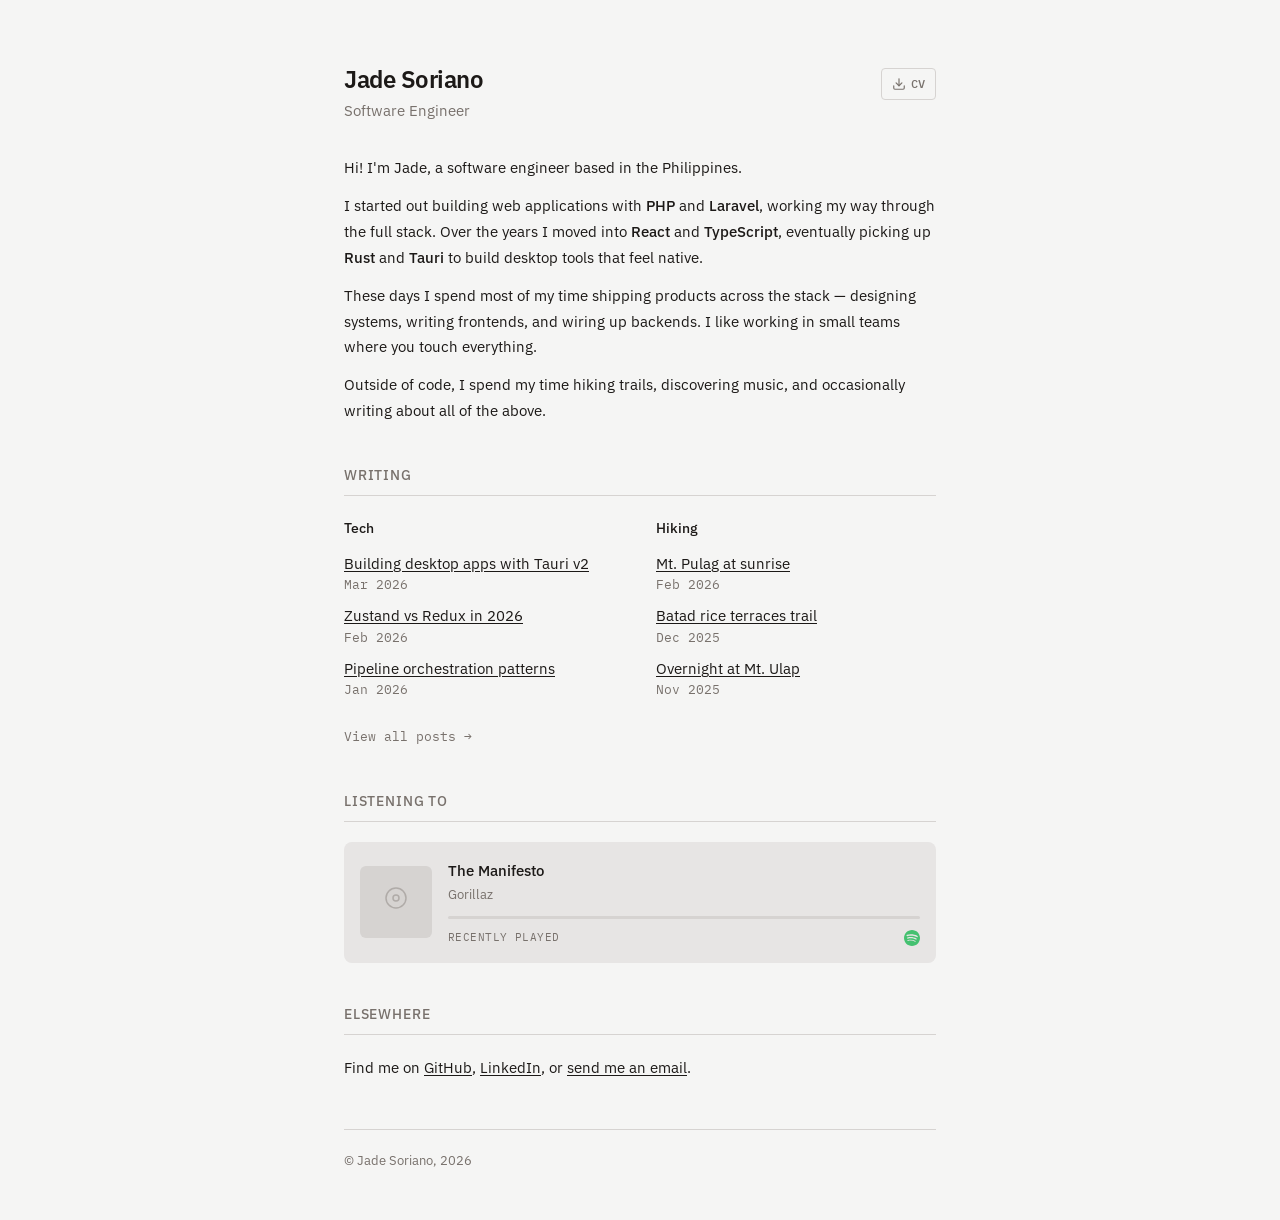
==== index.html @ 30a1f407 "Add coding gif on hover for shipping products sentence Co-Authored-By: Claude Opus 4.6 <noreply@anth" ====
<!DOCTYPE html>
<html lang="en">
<head>
  <meta charset="UTF-8">
  <meta name="viewport" content="width=device-width, initial-scale=1.0">
  <title>Jade Soriano — Software Engineer</title>

  <link rel="preconnect" href="https://fonts.googleapis.com">
  <link rel="preconnect" href="https://fonts.gstatic.com" crossorigin>
  <link href="https://fonts.googleapis.com/css2?family=IBM+Plex+Sans:ital,wght@0,300;0,400;0,500;0,600;1,300;1,400&family=IBM+Plex+Mono:wght@400;500&display=swap" rel="stylesheet">

  <link rel="icon" href="data:image/svg+xml,<svg xmlns='http://www.w3.org/2000/svg' viewBox='0 0 100 100'><text y='.9em' font-size='90'>~</text></svg>">

  <meta name="description" content="Jade Soriano is a software engineer who writes about tech, goes hiking, and listens to a lot of music.">
  <meta property="og:title" content="Jade Soriano — Software Engineer">
  <meta property="og:description" content="Software engineer. Writes about tech, hiking, and music.">
  <meta property="og:type" content="website">

  <link rel="stylesheet" href="assets/css/styles.css">
</head>
<body>
  <main>
    <header>
      <div class="header-row">
        <div>
          <h1>Jade Soriano</h1>
          <p class="subtitle">Software Engineer</p>
        </div>
        <a class="cv-btn" href="assets/Jade_Soriano_Resume.pdf" download title="Download CV">
          <svg width="14" height="14" viewBox="0 0 24 24" fill="none" stroke="currentColor" stroke-width="2" stroke-linecap="round" stroke-linejoin="round">
            <path d="M21 15v4a2 2 0 0 1-2 2H5a2 2 0 0 1-2-2v-4"/>
            <polyline points="7 10 12 15 17 10"/>
            <line x1="12" y1="15" x2="12" y2="3"/>
          </svg>
          CV
        </a>
      </div>
    </header>

    <section class="intro">
      <a href="https://www.google.com/search?q=philippines" target="_blank" rel="noopener" class="ph-hover">Hi! I'm Jade, a software engineer based in the <span class="ph-text">Philippines</span>.<img class="ph-img" src="https://www.google.com/logos/doodles/2017/philippine-independence-day-6281205090615296-2x.jpg" alt="Philippines" /></a>
      <a href="https://www.php.net/" target="_blank" rel="noopener" class="php-hover">I started out building web applications with <strong class="php-text">PHP</strong> and <strong>Laravel</strong>, working my way through the full stack. Over the years I moved into <strong>React</strong> and <strong>TypeScript</strong>, eventually picking up <strong>Rust</strong> and <strong>Tauri</strong> to build desktop tools that feel native.
        <svg class="scenery" viewBox="0 0 640 50" preserveAspectRatio="none">
          <!-- grass -->
          <rect x="0" y="40" width="640" height="10" fill="#5a8a3c"/>
          <rect x="0" y="42" width="640" height="8" fill="#4a7a2e"/>
          <!-- grass blades -->
          <path d="M10 40 L12 32 L14 40" fill="#6a9a4c"/>
          <path d="M30 40 L33 30 L36 40" fill="#5a8a3c"/>
          <path d="M55 40 L57 34 L59 40" fill="#7aaa5c"/>
          <path d="M80 40 L82 31 L84 40" fill="#6a9a4c"/>
          <path d="M110 40 L113 33 L116 40" fill="#5a8a3c"/>
          <path d="M145 40 L147 35 L149 40" fill="#7aaa5c"/>
          <path d="M170 40 L172 30 L174 40" fill="#6a9a4c"/>
          <path d="M200 40 L203 34 L206 40" fill="#5a8a3c"/>
          <path d="M235 40 L237 32 L239 40" fill="#7aaa5c"/>
          <path d="M265 40 L268 35 L271 40" fill="#6a9a4c"/>
          <path d="M300 40 L302 31 L304 40" fill="#5a8a3c"/>
          <path d="M330 40 L333 33 L336 40" fill="#7aaa5c"/>
          <path d="M360 40 L362 34 L364 40" fill="#6a9a4c"/>
          <path d="M395 40 L397 30 L399 40" fill="#5a8a3c"/>
          <path d="M425 40 L428 35 L431 40" fill="#7aaa5c"/>
          <path d="M460 40 L462 32 L464 40" fill="#6a9a4c"/>
          <path d="M490 40 L493 34 L496 40" fill="#5a8a3c"/>
          <path d="M520 40 L522 31 L524 40" fill="#7aaa5c"/>
          <path d="M555 40 L558 33 L561 40" fill="#6a9a4c"/>
          <path d="M590 40 L592 35 L594 40" fill="#5a8a3c"/>
          <path d="M620 40 L622 32 L624 40" fill="#7aaa5c"/>
          <!-- tree 1 -->
          <rect x="88" y="18" width="4" height="22" fill="#8B6B4A"/>
          <circle cx="90" cy="14" r="12" fill="#3d7a2a"/>
          <circle cx="82" cy="18" r="8" fill="#4a8a35"/>
          <circle cx="98" cy="17" r="9" fill="#4a8a35"/>
          <!-- tree 2 -->
          <rect x="248" y="20" width="4" height="20" fill="#8B6B4A"/>
          <circle cx="250" cy="16" r="10" fill="#3d7a2a"/>
          <circle cx="243" cy="19" r="7" fill="#4a8a35"/>
          <circle cx="257" cy="18" r="8" fill="#4a8a35"/>
          <!-- tree 3 -->
          <rect x="418" y="15" width="5" height="25" fill="#8B6B4A"/>
          <circle cx="420" cy="10" r="13" fill="#3d7a2a"/>
          <circle cx="411" cy="15" r="9" fill="#4a8a35"/>
          <circle cx="430" cy="13" r="10" fill="#4a8a35"/>
          <!-- tree 4 (small) -->
          <rect x="558" y="24" width="3" height="16" fill="#8B6B4A"/>
          <circle cx="560" cy="20" r="8" fill="#3d7a2a"/>
          <circle cx="554" cy="23" r="6" fill="#4a8a35"/>
          <circle cx="566" cy="22" r="6" fill="#4a8a35"/>
          <!-- bush 1 -->
          <ellipse cx="50" cy="38" rx="12" ry="6" fill="#4a8a35"/>
          <!-- bush 2 -->
          <ellipse cx="180" cy="39" rx="10" ry="5" fill="#3d7a2a"/>
          <!-- bush 3 -->
          <ellipse cx="350" cy="38" rx="14" ry="6" fill="#4a8a35"/>
          <!-- bush 4 -->
          <ellipse cx="500" cy="39" rx="11" ry="5" fill="#3d7a2a"/>
        </svg>
        <span class="elephpant"><span class="elephpant-wrap"><svg viewBox="0 0 100 80" width="48" height="38" fill="none" style="transform:scaleX(-1)">
          <g fill="#777BB3">
            <!-- body -->
            <ellipse cx="50" cy="35" rx="28" ry="20"/>
            <!-- head -->
            <circle cx="24" cy="28" r="16"/>
            <!-- ear -->
            <ellipse cx="10" cy="30" rx="12" ry="16"/>
            <ellipse cx="10" cy="30" rx="8" ry="12" fill="#9B9ED8" opacity="0.6"/>
            <!-- trunk -->
            <path d="M10 34 Q2 46 4 62 Q5 66 8 64 Q7 48 14 38Z"/>
            <!-- tail -->
            <path d="M78 30 Q88 24 86 18" stroke="#777BB3" stroke-width="2.5" stroke-linecap="round" fill="none"/>
            <!-- eye -->
            <circle cx="19" cy="24" r="2" fill="white"/>
            <circle cx="19.5" cy="24" r="1" fill="#1c1917"/>
          </g>
          <!-- legs -->
          <line class="leg leg-fl" x1="34" y1="50" x2="34" y2="68" stroke="#777BB3" stroke-width="5" stroke-linecap="round"/>
          <line class="leg leg-fr" x1="44" y1="50" x2="44" y2="68" stroke="#777BB3" stroke-width="5" stroke-linecap="round"/>
          <line class="leg leg-bl" x1="56" y1="50" x2="56" y2="68" stroke="#777BB3" stroke-width="5" stroke-linecap="round"/>
          <line class="leg leg-br" x1="66" y1="50" x2="66" y2="68" stroke="#777BB3" stroke-width="5" stroke-linecap="round"/>
        </svg></span></span></a>
      <p class="stack-hover">These days I spend most of my time shipping products across the stack — designing systems, writing frontends, and wiring up backends. I like working in small teams where you touch everything.<img class="stack-img" src="https://media1.giphy.com/media/v1.Y2lkPTc5MGI3NjExNXJyN2ZhaXM1ZHl3cXJkZjB5aDJ3YjhpbWpnOHBkYmN2Yjg3amZzdiZlcD12MV9pbnRlcm5hbF9naWZfYnlfaWQmY3Q9Zw/wGEymBvo6FUlR9bbda/giphy.gif" alt="Coding" /></p>
      <p>Outside of code, I spend my time hiking trails, discovering music, and occasionally writing about all of the above.</p>
    </section>

<section class="writing">
      <h2>Writing</h2>
      <div class="divider"></div>

      <div class="posts-grid">
        <div class="post-column">
          <h3>Tech</h3>
          <ul class="post-list">
            <li>
              <a href="writing.html#tauri-v2">Building desktop apps with Tauri v2</a>
              <time>Mar 2026</time>
            </li>
            <li>
              <a href="writing.html#zustand-vs-redux">Zustand vs Redux in 2026</a>
              <time>Feb 2026</time>
            </li>
            <li>
              <a href="writing.html#pipeline-patterns">Pipeline orchestration patterns</a>
              <time>Jan 2026</time>
            </li>
          </ul>
        </div>

        <div class="post-column">
          <h3>Hiking</h3>
          <ul class="post-list">
            <li>
              <a href="writing.html#mt-pulag">Mt. Pulag at sunrise</a>
              <time>Feb 2026</time>
            </li>
            <li>
              <a href="writing.html#batad">Batad rice terraces trail</a>
              <time>Dec 2025</time>
            </li>
            <li>
              <a href="writing.html#mt-ulap">Overnight at Mt. Ulap</a>
              <time>Nov 2025</time>
            </li>
          </ul>
        </div>
      </div>

      <a href="writing.html" class="view-all">View all posts &rarr;</a>
    </section>

    <section class="listening">
      <h2>Listening to</h2>
      <div class="divider"></div>
      <a class="now-playing now-playing-link" href="#" target="_blank" rel="noopener">
        <div class="album-art-wrap">
          <img class="album-art" src="" alt="" />
          <div class="album-art-placeholder">
            <svg width="24" height="24" viewBox="0 0 24 24" fill="none" stroke="currentColor" stroke-width="1.5" stroke-linecap="round" stroke-linejoin="round"><circle cx="12" cy="12" r="10"/><circle cx="12" cy="12" r="3"/></svg>
          </div>
        </div>
        <div class="track-details">
          <div class="track-top">
            <span class="track-name">The Manifesto</span>
            <span class="artist-name">Gorillaz</span>
            <span class="album-name"></span>
          </div>
          <div class="track-bottom">
            <div class="progress-bar">
              <div class="progress-fill"></div>
            </div>
            <div class="track-time">
              <span class="time-current"></span>
              <span class="time-duration"></span>
            </div>
          </div>
          <div class="listen-status-row">
            <span class="listen-status">Recently played</span>
            <svg class="spotify-icon" viewBox="0 0 24 24" width="16" height="16" fill="currentColor">
              <path d="M12 0C5.4 0 0 5.4 0 12s5.4 12 12 12 12-5.4 12-12S18.66 0 12 0zm5.521 17.34c-.24.359-.66.48-1.021.24-2.82-1.74-6.36-2.101-10.561-1.141-.418.122-.779-.179-.899-.539-.12-.421.18-.78.54-.9 4.56-1.021 8.52-.6 11.64 1.32.42.18.479.659.301 1.02zm1.44-3.3c-.301.42-.841.6-1.262.3-3.239-1.98-8.159-2.58-11.939-1.38-.479.12-1.02-.12-1.14-.6-.12-.48.12-1.021.6-1.141C9.6 9.9 15 10.561 18.72 12.84c.361.181.54.78.241 1.2zm.12-3.36C15.24 8.4 8.82 8.16 5.16 9.301c-.6.179-1.2-.181-1.38-.721-.18-.601.18-1.2.72-1.381 4.26-1.26 11.28-1.02 15.721 1.621.539.3.719 1.02.419 1.56-.299.421-1.02.599-1.559.3z"/>
            </svg>
          </div>
        </div>
      </a>
    </section>

    <section class="elsewhere">
      <h2>Elsewhere</h2>
      <div class="divider"></div>
      <p>
        Find me on
        <a href="https://github.com/jadessoriano" target="_blank" rel="noopener">GitHub</a>,
        <a href="https://www.linkedin.com/in/jadessoriano" target="_blank" rel="noopener">LinkedIn</a>,
        or <a href="mailto:jadesiguasoriano@gmail.com">send me an email</a>.
      </p>
    </section>

    <footer>
      <div class="divider"></div>
      <p>&copy; Jade Soriano, 2026</p>
    </footer>
  </main>
  <script src="assets/js/spotify.js"></script>
  <script>
    (function() {
      var ph = document.querySelector('.ph-hover');
      var ctx = new (window.AudioContext || window.webkitAudioContext)();
      var played = false;

      function playChime() {
        if (played) return;
        played = true;

        var notes = [523.25, 659.25, 783.99];
        notes.forEach(function(freq, i) {
          var osc = ctx.createOscillator();
          var gain = ctx.createGain();
          osc.type = 'sine';
          osc.frequency.value = freq;
          gain.gain.setValueAtTime(0, ctx.currentTime + i * 0.12);
          gain.gain.linearRampToValueAtTime(0.08, ctx.currentTime + i * 0.12 + 0.05);
          gain.gain.exponentialRampToValueAtTime(0.001, ctx.currentTime + i * 0.12 + 0.6);
          osc.connect(gain);
          gain.connect(ctx.destination);
          osc.start(ctx.currentTime + i * 0.12);
          osc.stop(ctx.currentTime + i * 0.12 + 0.6);
        });
      }

      var phText = document.querySelector('.ph-text');
      var dustInterval = null;

      function spawnDustOnText() {
        var rect = phText.getBoundingClientRect();
        var phRect = ph.getBoundingClientRect();
        for (var i = 0; i < 3; i++) {
          var dot = document.createElement('span');
          dot.className = 'pixie-dust';
          dot.style.left = (rect.left - phRect.left + Math.random() * rect.width) + 'px';
          dot.style.top = (rect.top - phRect.top + Math.random() * rect.height) + 'px';
          dot.style.setProperty('--dx', (Math.random() - 0.5) * 30 + 'px');
          dot.style.setProperty('--dy', -(Math.random() * 25 + 8) + 'px');
          dot.style.animationDuration = (0.5 + Math.random() * 0.4) + 's';
          dot.style.width = dot.style.height = (2 + Math.random() * 3) + 'px';
          ph.appendChild(dot);
          dot.addEventListener('animationend', function() { this.remove(); });
        }
      }

      ph.addEventListener('mouseenter', function() {
        playChime();
        spawnDustOnText();
        dustInterval = setInterval(spawnDustOnText, 150);
      });
      ph.addEventListener('mouseleave', function() {
        played = false;
        clearInterval(dustInterval);
      });
    })();

    // Elephant trumpet sound
    (function() {
      var phpHover = document.querySelector('.php-hover');
      var trumpeted = false;

      function playTrumpet() {
        if (trumpeted) return;
        trumpeted = true;
        var ctx = new (window.AudioContext || window.webkitAudioContext)();
        var t = ctx.currentTime;

        // Trumpet: rising pitch with vibrato
        var osc = ctx.createOscillator();
        var gain = ctx.createGain();
        osc.type = 'sawtooth';
        osc.frequency.setValueAtTime(200, t);
        osc.frequency.linearRampToValueAtTime(600, t + 0.15);
        osc.frequency.linearRampToValueAtTime(500, t + 0.3);
        osc.frequency.linearRampToValueAtTime(700, t + 0.5);
        gain.gain.setValueAtTime(0, t);
        gain.gain.linearRampToValueAtTime(0.06, t + 0.05);
        gain.gain.setValueAtTime(0.06, t + 0.35);
        gain.gain.exponentialRampToValueAtTime(0.001, t + 0.6);
        osc.connect(gain);
        gain.connect(ctx.destination);
        osc.start(t);
        osc.stop(t + 0.6);
      }

      var elephant = document.querySelector('.elephpant');
      var walkFrame = null;
      var startTime = null;
      var duration = 14000;

      function walkStep(timestamp) {
        if (!startTime) startTime = timestamp;
        var progress = (timestamp - startTime) / duration;
        if (progress > 1) progress = 1;
        var parentWidth = phpHover.offsetWidth;
        var pos = -50 + progress * (parentWidth + 80);
        elephant.style.left = pos + 'px';
        if (progress < 1) {
          walkFrame = requestAnimationFrame(walkStep);
        }
      }

      phpHover.addEventListener('mouseenter', function() {
        playTrumpet();
        startTime = null;
        elephant.style.left = '-50px';
        elephant.classList.add('visible');
        walkFrame = requestAnimationFrame(walkStep);
      });
      phpHover.addEventListener('mouseleave', function() {
        trumpeted = false;
        elephant.classList.remove('visible');
        if (walkFrame) cancelAnimationFrame(walkFrame);
      });
    })();
  </script>
</body>
</html>
---- assets/css/styles.css ----
*,
*::before,
*::after {
  margin: 0;
  padding: 0;
  box-sizing: border-box;
}

:root {
  --bg: #f5f5f4;
  --text: #1c1917;
  --text-secondary: #78716c;
  --accent: #292524;
  --link: #1c1917;
  --link-hover: #78716c;
  --divider: #d6d3d1;
  --track-bg: #e7e5e4;
}

@media (prefers-color-scheme: dark) {
  :root {
    --bg: #1c1917;
    --text: #e7e5e4;
    --text-secondary: #a8a29e;
    --accent: #e7e5e4;
    --link: #e7e5e4;
    --link-hover: #a8a29e;
    --divider: #44403c;
    --track-bg: #292524;
  }
}

html {
  font-size: 16px;
  -webkit-font-smoothing: antialiased;
  -moz-osx-font-smoothing: grayscale;
}

body {
  font-family: 'IBM Plex Sans', -apple-system, sans-serif;
  background: var(--bg);
  color: var(--text);
  line-height: 1.7;
  display: flex;
  justify-content: center;
  min-height: 100vh;
}

main {
  max-width: 640px;
  width: 100%;
  padding: 4rem 1.5rem 3rem;
}

/* Header */
header {
  margin-bottom: 2rem;
}

.header-row {
  display: flex;
  justify-content: space-between;
  align-items: flex-start;
}

.cv-btn {
  display: inline-flex;
  align-items: center;
  gap: 0.35rem;
  font-size: 0.75rem;
  font-family: 'IBM Plex Mono', monospace;
  font-weight: 500;
  text-decoration: none;
  color: var(--text-secondary);
  border: 1px solid var(--divider);
  border-radius: 4px;
  padding: 0.3rem 0.6rem;
  transition: color 0.15s ease, border-color 0.15s ease;
  white-space: nowrap;
  margin-top: 0.25rem;
}

.cv-btn:hover {
  color: var(--text);
  border-color: var(--text-secondary);
}

h1 {
  font-size: 1.5rem;
  font-weight: 600;
  letter-spacing: -0.02em;
  line-height: 1.3;
}

.subtitle {
  color: var(--text-secondary);
  font-size: 0.95rem;
  margin-top: 0.15rem;
}

/* Sections */
section {
  margin-bottom: 2.5rem;
}

.intro p {
  margin-bottom: 0.75rem;
  font-size: 0.95rem;
}

.intro p:last-child {
  margin-bottom: 0;
}

.stack-hover {
  position: relative;
  cursor: default;
}

.stack-hover::before {
  content: '';
  position: absolute;
  inset: -0.75rem -0.5rem;
}

.stack-img {
  position: absolute;
  bottom: calc(100% + 8px);
  right: 0;
  width: 200px;
  border-radius: 8px;
  box-shadow: 0 4px 20px rgba(0, 0, 0, 0.15);
  opacity: 0;
  transform: translateY(4px);
  pointer-events: none;
  transition: opacity 0.3s ease, transform 0.3s ease;
  z-index: 10;
}

.stack-hover:hover .stack-img {
  opacity: 1;
  transform: translateY(0);
}

.ph-hover {
  position: relative;
  cursor: pointer;
  text-decoration: none;
  color: var(--text);
  display: block;
  margin-bottom: 0.75rem;
  font-size: 0.95rem;
}

.ph-hover:hover {
  color: var(--text);
}

/* PHP elePHPant hover */
.php-hover {
  position: relative;
  cursor: pointer;
  text-decoration: none;
  color: var(--text);
  display: block;
  margin-bottom: 0.75rem;
  font-size: 0.95rem;
}

.php-hover:hover {
  color: var(--text);
}

.php-hover::before {
  content: '';
  position: absolute;
  inset: -0.75rem -0.5rem;
}

.php-text {
  transition: color 0.3s ease;
}

.php-hover:hover .php-text {
  color: #777BB3;
}

.scenery {
  position: absolute;
  bottom: 100%;
  left: 0;
  width: 100%;
  height: 50px;
  opacity: 0;
  transition: opacity 0.5s ease;
  pointer-events: none;
}

.php-hover:hover .scenery {
  opacity: 1;
}

.elephpant {
  position: absolute;
  bottom: calc(100% + 6px);
  left: 0;
  pointer-events: none;
  opacity: 0;
  transition: opacity 0.5s ease;
}

.elephpant.visible {
  opacity: 1;
}

.elephpant.visible .leg-fl { animation: leg-swing 0.6s ease-in-out infinite alternate; }
.elephpant.visible .leg-fr { animation: leg-swing 0.6s ease-in-out infinite alternate-reverse; }
.elephpant.visible .leg-bl { animation: leg-swing 0.6s ease-in-out infinite alternate-reverse; }
.elephpant.visible .leg-br { animation: leg-swing 0.6s ease-in-out infinite alternate; }

.elephpant-wrap {
  display: inline-block;
}

@keyframes leg-swing {
  0% { transform: rotate(-15deg); transform-origin: top center; }
  100% { transform: rotate(15deg); transform-origin: top center; }
}

.ph-hover::before {
  content: '';
  position: absolute;
  inset: -0.75rem -0.5rem;
}

.ph-text {
  transition: color 0.3s ease, text-shadow 0.3s ease;
}

.pixie-dust {
  position: absolute;
  border-radius: 50%;
  background: #ffd700;
  box-shadow: 0 0 4px #ffd700, 0 0 8px rgba(255, 215, 0, 0.4);
  pointer-events: none;
  animation: dust-float ease-out forwards;
  z-index: 20;
}

@keyframes dust-float {
  0% {
    opacity: 1;
    transform: translate(0, 0) scale(1);
  }
  100% {
    opacity: 0;
    transform: translate(var(--dx), var(--dy)) scale(0);
  }
}

.ph-hover:hover .ph-text {
  color: #ffd700;
  text-shadow: 0 0 6px rgba(255, 215, 0, 0.6), 0 0 16px rgba(255, 215, 0, 0.4), 0 0 32px rgba(255, 215, 0, 0.2);
}

.ph-img {
  position: absolute;
  bottom: calc(100% + 8px);
  right: 0;
  width: 220px;
  border-radius: 8px;
  box-shadow: 0 4px 20px rgba(0, 0, 0, 0.15);
  opacity: 0;
  transform: translateY(4px);
  pointer-events: none;
  transition: opacity 0.3s ease, transform 0.3s ease;
  z-index: 10;
}

.ph-hover:hover .ph-img {
  opacity: 1;
  transform: translateY(0);
}

strong {
  font-weight: 500;
}

h2 {
  font-size: 0.85rem;
  font-weight: 500;
  text-transform: uppercase;
  letter-spacing: 0.06em;
  color: var(--text-secondary);
  margin-bottom: 0.5rem;
}

h3 {
  font-size: 0.9rem;
  font-weight: 500;
  margin-bottom: 0.75rem;
  color: var(--text);
}

.divider {
  height: 1px;
  background: var(--divider);
  margin-bottom: 1.25rem;
}

/* Links */
a {
  color: var(--link);
  text-decoration-thickness: 1px;
  text-underline-offset: 2px;
  transition: color 0.15s ease;
}

a:hover {
  color: var(--link-hover);
}

/* Skills */
.skill-grid {
  display: grid;
  grid-template-columns: 1fr 1fr;
  gap: 1rem 2rem;
}

@media (max-width: 500px) {
  .skill-grid {
    grid-template-columns: 1fr;
    gap: 0.75rem;
  }
}

.skill-group h3 {
  font-size: 0.8rem;
  font-family: 'IBM Plex Mono', monospace;
  color: var(--text-secondary);
  text-transform: uppercase;
  letter-spacing: 0.04em;
  margin-bottom: 0.2rem;
}

.skill-group p {
  font-size: 0.9rem;
  line-height: 1.5;
}

/* Career */
.timeline {
  list-style: none;
}

.timeline-item {
  margin-bottom: 1.25rem;
}

.timeline-item:last-child {
  margin-bottom: 0;
}

.timeline-header {
  display: flex;
  justify-content: space-between;
  align-items: baseline;
  gap: 1rem;
}

.timeline-header strong {
  font-size: 0.95rem;
  font-weight: 500;
}

.timeline-header time {
  font-size: 0.8rem;
  font-family: 'IBM Plex Mono', monospace;
  color: var(--text-secondary);
  white-space: nowrap;
}

.timeline-company {
  font-size: 0.85rem;
  color: var(--text-secondary);
  margin-top: 0.1rem;
}

.timeline-desc {
  font-size: 0.9rem;
  margin-top: 0.25rem;
}

/* Projects */
.project-list {
  list-style: none;
}

.project-item {
  margin-bottom: 1rem;
}

.project-item:last-child {
  margin-bottom: 0;
}

.project-header a {
  font-size: 0.95rem;
}

.project-desc {
  font-size: 0.9rem;
  color: var(--text-secondary);
  margin-top: 0.15rem;
  line-height: 1.5;
}

/* Posts grid */
.posts-grid {
  display: grid;
  grid-template-columns: 1fr 1fr;
  gap: 2rem;
}

@media (max-width: 500px) {
  .posts-grid {
    grid-template-columns: 1fr;
    gap: 1.5rem;
  }
}

.post-list {
  list-style: none;
}

.post-list li {
  margin-bottom: 0.6rem;
  display: flex;
  flex-direction: column;
}

.post-list a {
  font-size: 0.95rem;
  line-height: 1.4;
}

.view-all {
  display: inline-block;
  margin-top: 1rem;
  font-size: 0.8rem;
  font-family: 'IBM Plex Mono', monospace;
  text-decoration: none;
  color: var(--text-secondary);
}

.view-all:hover {
  color: var(--text);
}

.post-list time {
  font-size: 0.8rem;
  color: var(--text-secondary);
  font-family: 'IBM Plex Mono', monospace;
}

/* Now playing */
.now-playing {
  display: flex;
  gap: 1rem;
  background: var(--track-bg);
  border-radius: 8px;
  padding: 1rem;
  text-decoration: none;
  color: var(--text);
  transition: opacity 0.15s ease;
  align-items: center;
}

.now-playing:hover {
  color: var(--text);
  opacity: 0.8;
}

.album-art-wrap {
  flex-shrink: 0;
  width: 72px;
  height: 72px;
  border-radius: 6px;
  overflow: hidden;
  background: var(--divider);
  display: flex;
  align-items: center;
  justify-content: center;
}

.album-art {
  width: 100%;
  height: 100%;
  object-fit: cover;
  display: none;
}

.album-art.loaded {
  display: block;
}

.album-art.loaded + .album-art-placeholder {
  display: none;
}

.album-art-placeholder {
  color: var(--text-secondary);
  opacity: 0.4;
}

.track-details {
  flex: 1;
  min-width: 0;
}

.track-top {
  display: flex;
  flex-direction: column;
  gap: 0.05rem;
  margin-bottom: 0.5rem;
}

.track-name {
  font-size: 0.95rem;
  font-weight: 500;
  white-space: nowrap;
  overflow: hidden;
  text-overflow: ellipsis;
}

.artist-name {
  font-size: 0.82rem;
  color: var(--text-secondary);
  white-space: nowrap;
  overflow: hidden;
  text-overflow: ellipsis;
}

.album-name {
  font-size: 0.75rem;
  color: var(--text-secondary);
  opacity: 0.7;
  white-space: nowrap;
  overflow: hidden;
  text-overflow: ellipsis;
}

.track-bottom {
  margin-bottom: 0.35rem;
}

.progress-bar {
  height: 3px;
  background: var(--divider);
  border-radius: 2px;
  overflow: hidden;
  margin-bottom: 0.25rem;
}

.progress-fill {
  height: 100%;
  background: var(--text-secondary);
  border-radius: 2px;
  width: 0%;
  transition: width 0.3s ease;
}

.track-time {
  display: flex;
  justify-content: space-between;
  font-size: 0.65rem;
  font-family: 'IBM Plex Mono', monospace;
  color: var(--text-secondary);
  opacity: 0.7;
}

.listen-status-row {
  display: flex;
  align-items: center;
  justify-content: space-between;
}

.listen-status {
  font-size: 0.7rem;
  font-family: 'IBM Plex Mono', monospace;
  color: var(--text-secondary);
  text-transform: uppercase;
  letter-spacing: 0.04em;
}

.spotify-icon {
  color: #1DB954;
  opacity: 0.8;
  flex-shrink: 0;
}

@media (max-width: 500px) {
  .album-art-wrap {
    width: 56px;
    height: 56px;
  }
}

/* Writing page */
.back-link {
  font-size: 0.85rem;
  font-family: 'IBM Plex Mono', monospace;
  text-decoration: none;
  color: var(--text-secondary);
  display: inline-block;
  margin-bottom: 1.5rem;
}

.back-link:hover {
  color: var(--text);
}

.filters {
  display: flex;
  gap: 0.5rem;
  margin-bottom: 1.5rem;
  flex-wrap: wrap;
}

.filter-btn {
  font-size: 0.75rem;
  font-family: 'IBM Plex Mono', monospace;
  font-weight: 500;
  background: none;
  border: 1px solid var(--divider);
  border-radius: 4px;
  padding: 0.3rem 0.7rem;
  color: var(--text-secondary);
  cursor: pointer;
  transition: color 0.15s ease, border-color 0.15s ease, background 0.15s ease;
}

.filter-btn:hover {
  color: var(--text);
  border-color: var(--text-secondary);
}

.filter-btn.active {
  color: var(--text);
  border-color: var(--text);
  background: var(--track-bg);
}

.writing-list {
  list-style: none;
}

.writing-item {
  margin-bottom: 1.25rem;
  padding-bottom: 1.25rem;
  border-bottom: 1px solid var(--divider);
}

.writing-item:last-child {
  border-bottom: none;
}

.writing-item[data-hidden="true"] {
  display: none;
}

.writing-meta {
  display: flex;
  align-items: baseline;
  gap: 0.75rem;
  margin-bottom: 0.25rem;
}

.writing-meta time {
  font-size: 0.8rem;
  font-family: 'IBM Plex Mono', monospace;
  color: var(--text-secondary);
}

.writing-category {
  font-size: 0.7rem;
  font-family: 'IBM Plex Mono', monospace;
  text-transform: uppercase;
  letter-spacing: 0.04em;
  color: var(--text-secondary);
  border: 1px solid var(--divider);
  border-radius: 3px;
  padding: 0.1rem 0.4rem;
}

.writing-item {
  cursor: pointer;
  transition: opacity 0.15s ease;
}

.writing-item:hover {
  opacity: 0.7;
}

.writing-item h3 {
  font-size: 0.95rem;
  font-weight: 500;
  margin-bottom: 0.2rem;
}

.writing-snippet {
  font-size: 0.82rem;
  line-height: 1.5;
  color: var(--text-secondary);
  display: -webkit-box;
  -webkit-line-clamp: 1;
  -webkit-box-orient: vertical;
  overflow: hidden;
}

/* Modal */
.modal-overlay {
  display: none;
  position: fixed;
  inset: 0;
  background: rgba(0, 0, 0, 0.4);
  z-index: 100;
  justify-content: center;
  align-items: center;
  padding: 1.5rem;
}

.modal-overlay.open {
  display: flex;
}

.modal {
  background: var(--bg);
  border: 1px solid var(--divider);
  border-radius: 8px;
  max-width: 520px;
  width: 100%;
  padding: 1.75rem;
  position: relative;
}

.modal h3 {
  font-size: 1rem;
  font-weight: 500;
  margin-bottom: 0.75rem;
  padding-right: 1.5rem;
}

.modal-body {
  max-height: 60vh;
  overflow-y: auto;
}

.modal-divider {
  height: 1px;
  background: var(--divider);
  margin-bottom: 0.75rem;
}

.modal-body p {
  font-size: 0.9rem;
  line-height: 1.7;
  color: var(--text-secondary);
  margin-bottom: 0.6rem;
}

.modal-body p:last-child {
  margin-bottom: 0;
}

.modal-body h4 {
  font-size: 0.85rem;
  font-weight: 500;
  margin-top: 1rem;
  margin-bottom: 0.3rem;
  color: var(--text);
}

.modal-body ul {
  list-style: disc;
  padding-left: 1.25rem;
  margin-bottom: 0.6rem;
}

.modal-body li {
  font-size: 0.9rem;
  line-height: 1.6;
  color: var(--text-secondary);
  margin-bottom: 0.2rem;
}

.modal-body code {
  font-family: 'IBM Plex Mono', monospace;
  font-size: 0.82rem;
  background: var(--track-bg);
  padding: 0.1rem 0.35rem;
  border-radius: 3px;
}

.modal-body strong {
  color: var(--text);
}

.modal-body em {
  font-style: italic;
}

.modal-close {
  position: absolute;
  top: 1rem;
  right: 1rem;
  background: none;
  border: none;
  font-size: 1.25rem;
  color: var(--text-secondary);
  cursor: pointer;
  padding: 0.25rem;
  line-height: 1;
  transition: color 0.15s ease;
}

.modal-close:hover {
  color: var(--text);
}

/* Elsewhere */
.elsewhere p {
  font-size: 0.95rem;
}

/* Footer */
footer {
  margin-top: 3rem;
}

footer p {
  font-size: 0.8rem;
  color: var(--text-secondary);
}
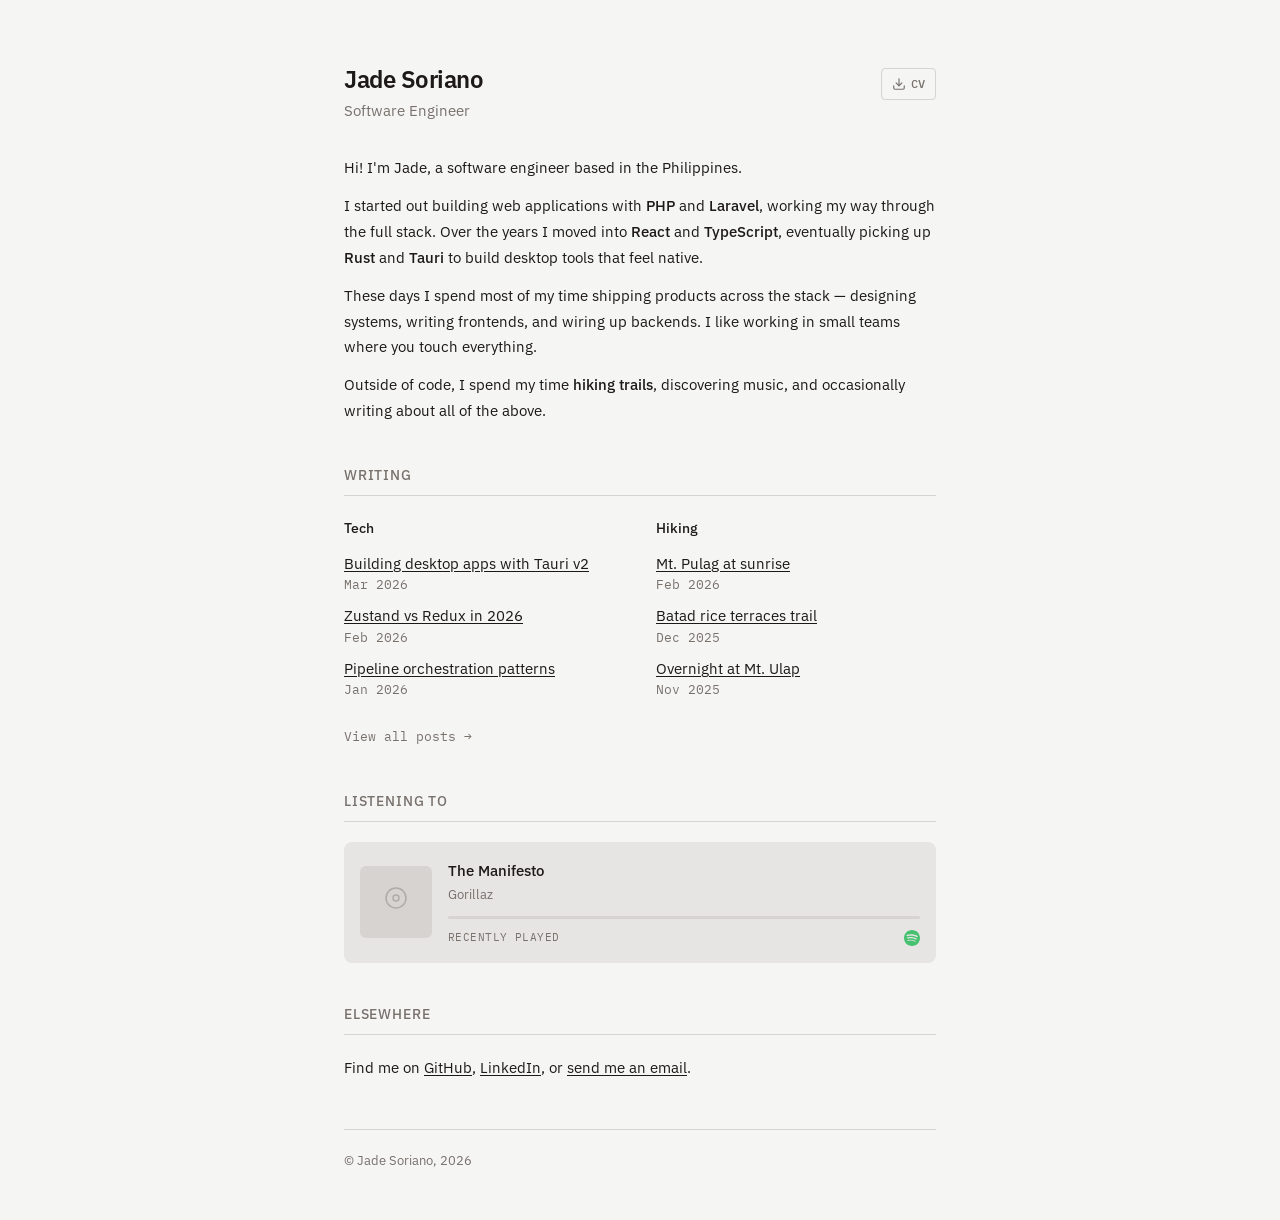
==== commit 1f400dbb: "Add hiking gif on hover over hiking trails text Co-Authored-By: Claude Opus 4.6 <noreply@anthropic.c" ====
--- a/index.html
+++ b/index.html
@@ -119,7 +119,7 @@
           <line class="leg leg-br" x1="66" y1="50" x2="66" y2="68" stroke="#777BB3" stroke-width="5" stroke-linecap="round"/>
         </svg></span></span></a>
       <p class="stack-hover">These days I spend most of my time shipping products across the stack — designing systems, writing frontends, and wiring up backends. I like working in small teams where you touch everything.<img class="stack-img" src="https://media1.giphy.com/media/v1.Y2lkPTc5MGI3NjExNXJyN2ZhaXM1ZHl3cXJkZjB5aDJ3YjhpbWpnOHBkYmN2Yjg3amZzdiZlcD12MV9pbnRlcm5hbF9naWZfYnlfaWQmY3Q9Zw/wGEymBvo6FUlR9bbda/giphy.gif" alt="Coding" /></p>
-      <p>Outside of code, I spend my time hiking trails, discovering music, and occasionally writing about all of the above.</p>
+      <p>Outside of code, I spend my time <span class="hike-hover">hiking trails<img class="hike-img" src="https://media0.giphy.com/media/v1.Y2lkPTc5MGI3NjExaHI2MDhnZGo5cmg4MHR3Z2NsczB4bWJoZWc2ZGQwbmh5bXk2b3VqcyZlcD12MV9pbnRlcm5hbF9naWZfYnlfaWQmY3Q9Zw/3oxRmGNqKwCzJ0AwPC/giphy.gif" alt="Hiking" /></span>, discovering music, and occasionally writing about all of the above.</p>
     </section>
 
 <section class="writing">
--- a/assets/css/styles.css
+++ b/assets/css/styles.css
@@ -142,6 +142,31 @@
   transform: translateY(0);
 }
 
+.hike-hover {
+  position: relative;
+  cursor: default;
+  font-weight: 500;
+}
+
+.hike-img {
+  position: absolute;
+  bottom: calc(100% + 8px);
+  left: 50%;
+  transform: translateX(-50%) translateY(4px);
+  width: 200px;
+  border-radius: 8px;
+  box-shadow: 0 4px 20px rgba(0, 0, 0, 0.15);
+  opacity: 0;
+  pointer-events: none;
+  transition: opacity 0.3s ease, transform 0.3s ease;
+  z-index: 10;
+}
+
+.hike-hover:hover .hike-img {
+  opacity: 1;
+  transform: translateX(-50%) translateY(0);
+}
+
 .ph-hover {
   position: relative;
   cursor: pointer;
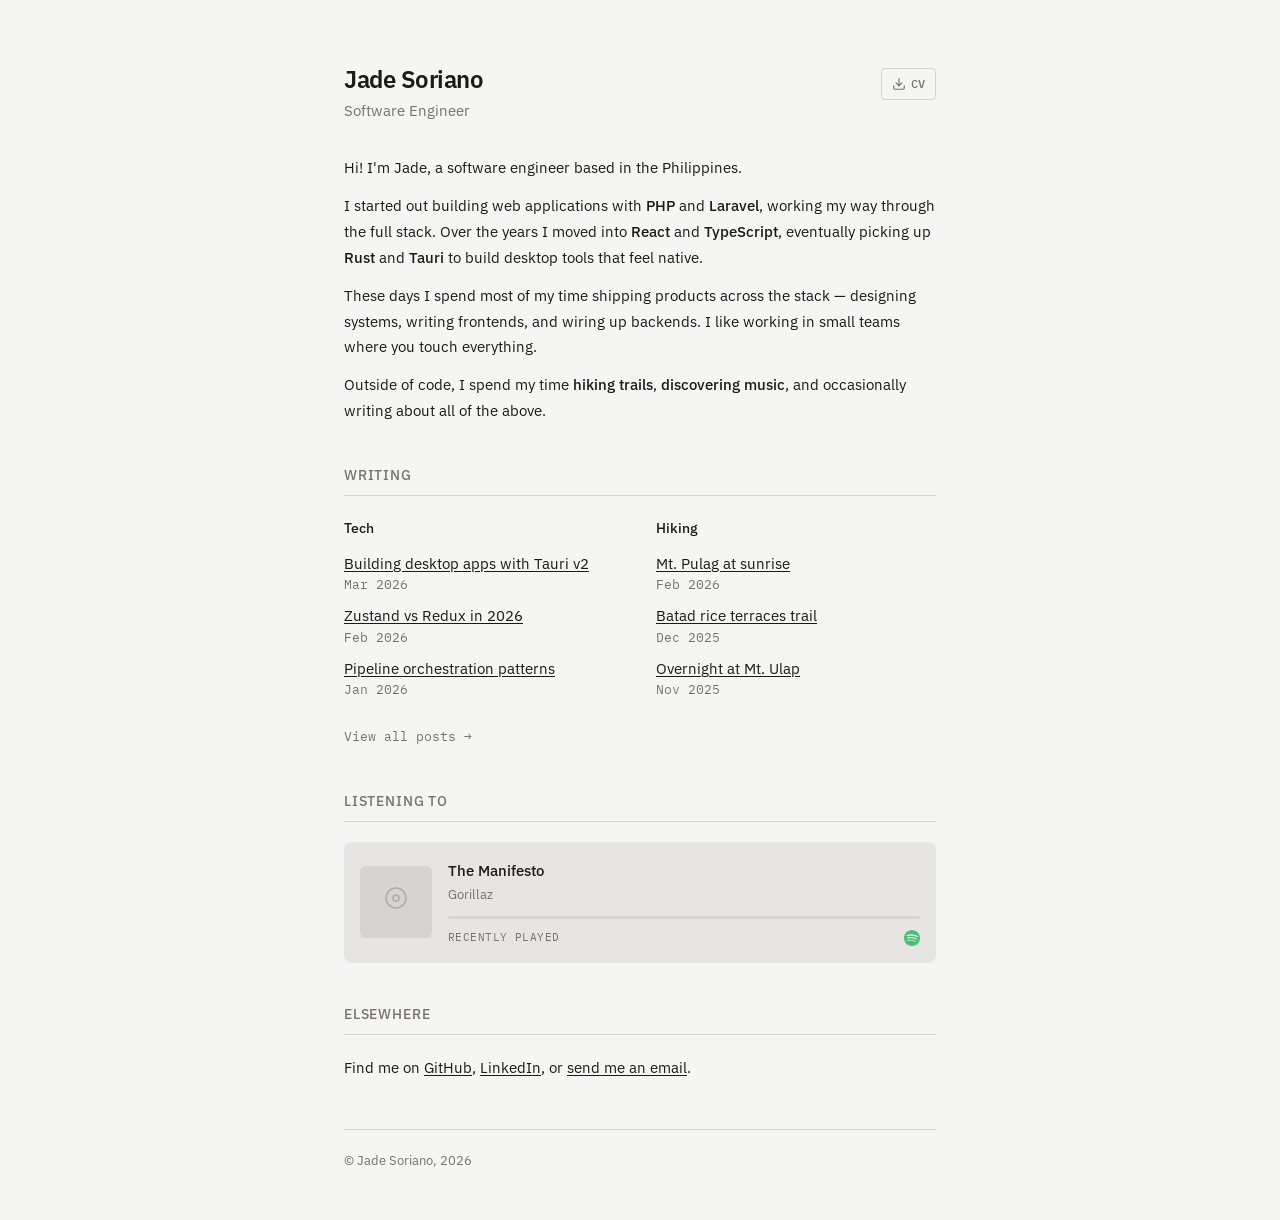
==== commit 30336c16: "Add ambient glow effect behind album art from album colors Co-Authored-By: Claude Opus 4.6 <noreply@" ====
--- a/index.html
+++ b/index.html
@@ -119,7 +119,7 @@
           <line class="leg leg-br" x1="66" y1="50" x2="66" y2="68" stroke="#777BB3" stroke-width="5" stroke-linecap="round"/>
         </svg></span></span></a>
       <p class="stack-hover">These days I spend most of my time shipping products across the stack — designing systems, writing frontends, and wiring up backends. I like working in small teams where you touch everything.<img class="stack-img" src="https://media1.giphy.com/media/v1.Y2lkPTc5MGI3NjExNXJyN2ZhaXM1ZHl3cXJkZjB5aDJ3YjhpbWpnOHBkYmN2Yjg3amZzdiZlcD12MV9pbnRlcm5hbF9naWZfYnlfaWQmY3Q9Zw/wGEymBvo6FUlR9bbda/giphy.gif" alt="Coding" /></p>
-      <p>Outside of code, I spend my time <span class="hike-hover">hiking trails<img class="hike-img" src="https://media0.giphy.com/media/v1.Y2lkPTc5MGI3NjExaHI2MDhnZGo5cmg4MHR3Z2NsczB4bWJoZWc2ZGQwbmh5bXk2b3VqcyZlcD12MV9pbnRlcm5hbF9naWZfYnlfaWQmY3Q9Zw/3oxRmGNqKwCzJ0AwPC/giphy.gif" alt="Hiking" /></span>, discovering music, and occasionally writing about all of the above.</p>
+      <p>Outside of code, I spend my time <span class="hike-hover">hiking trails<img class="hike-img" src="https://media0.giphy.com/media/v1.Y2lkPTc5MGI3NjExaHI2MDhnZGo5cmg4MHR3Z2NsczB4bWJoZWc2ZGQwbmh5bXk2b3VqcyZlcD12MV9pbnRlcm5hbF9naWZfYnlfaWQmY3Q9Zw/3oxRmGNqKwCzJ0AwPC/giphy.gif" alt="Hiking" /></span>, <span class="music-hover">discovering music<img class="music-img" src="https://media.giphy.com/media/v1.Y2lkPWVjZjA1ZTQ3bnhraW93YmhqbmViNGlieXFjZndtZWNsZXBlcGYzNDhvbHRtczYyNyZlcD12MV9naWZzX3NlYXJjaCZjdD1n/jgYDBr27tw2QeFjvxN/giphy.gif" alt="Music" /></span>, and occasionally writing about all of the above.</p>
     </section>
 
 <section class="writing">
@@ -172,6 +172,7 @@
       <div class="divider"></div>
       <a class="now-playing now-playing-link" href="#" target="_blank" rel="noopener">
         <div class="album-art-wrap">
+          <img class="album-art-ambient" src="" alt="" />
           <img class="album-art" src="" alt="" />
           <div class="album-art-placeholder">
             <svg width="24" height="24" viewBox="0 0 24 24" fill="none" stroke="currentColor" stroke-width="1.5" stroke-linecap="round" stroke-linejoin="round"><circle cx="12" cy="12" r="10"/><circle cx="12" cy="12" r="3"/></svg>
--- a/assets/css/styles.css
+++ b/assets/css/styles.css
@@ -167,6 +167,31 @@
   transform: translateX(-50%) translateY(0);
 }
 
+.music-hover {
+  position: relative;
+  cursor: default;
+  font-weight: 500;
+}
+
+.music-img {
+  position: absolute;
+  bottom: calc(100% + 8px);
+  left: 50%;
+  transform: translateX(-50%) translateY(4px);
+  width: 200px;
+  border-radius: 8px;
+  box-shadow: 0 4px 20px rgba(0, 0, 0, 0.15);
+  opacity: 0;
+  pointer-events: none;
+  transition: opacity 0.3s ease, transform 0.3s ease;
+  z-index: 10;
+}
+
+.music-hover:hover .music-img {
+  opacity: 1;
+  transform: translateX(-50%) translateY(0);
+}
+
 .ph-hover {
   position: relative;
   cursor: pointer;
@@ -511,11 +536,30 @@
   width: 72px;
   height: 72px;
   border-radius: 6px;
-  overflow: hidden;
+  overflow: visible;
   background: var(--divider);
   display: flex;
   align-items: center;
   justify-content: center;
+  position: relative;
+}
+
+.album-art-ambient {
+  position: absolute;
+  inset: -8px;
+  width: calc(100% + 16px);
+  height: calc(100% + 16px);
+  object-fit: cover;
+  border-radius: 10px;
+  filter: blur(16px) saturate(1.5);
+  opacity: 0;
+  transition: opacity 0.6s ease;
+  z-index: 0;
+  pointer-events: none;
+}
+
+.album-art-ambient.loaded {
+  opacity: 0.6;
 }
 
 .album-art {
@@ -523,6 +567,9 @@
   height: 100%;
   object-fit: cover;
   display: none;
+  position: relative;
+  z-index: 1;
+  border-radius: 6px;
 }
 
 .album-art.loaded {
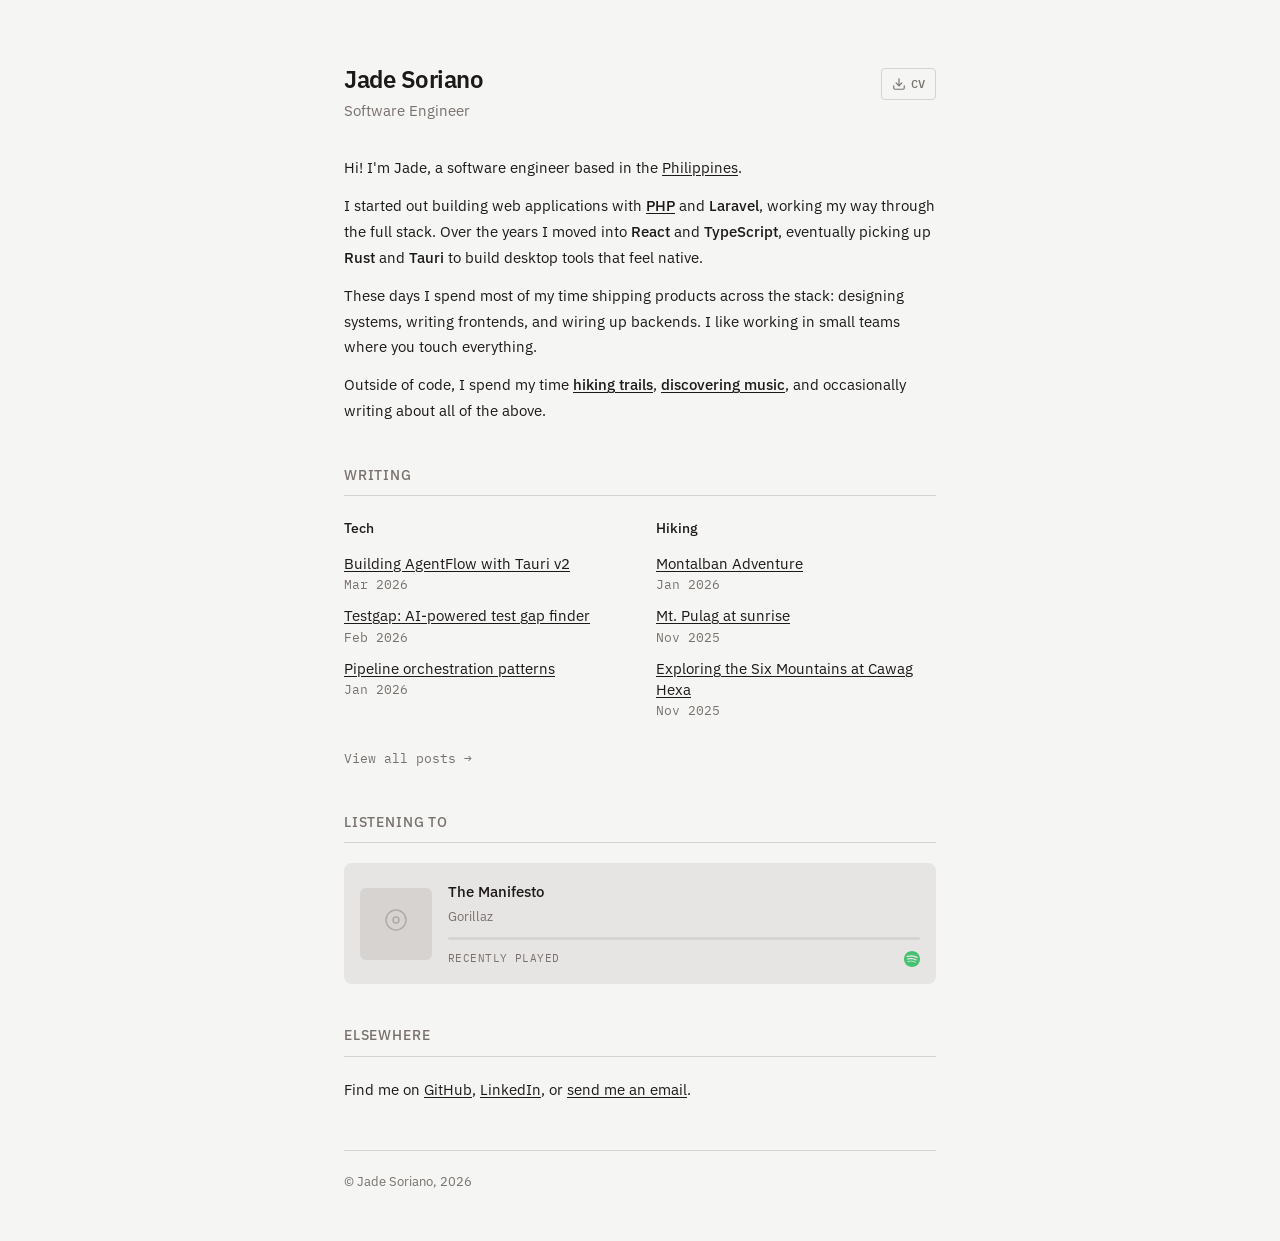
==== commit 3dcf9797: "Enhance writing section, add interactive hover sounds, and update content - Replace placeholder tech" ====
--- a/index.html
+++ b/index.html
@@ -3,7 +3,7 @@
 <head>
   <meta charset="UTF-8">
   <meta name="viewport" content="width=device-width, initial-scale=1.0">
-  <title>Jade Soriano — Software Engineer</title>
+  <title>Jade Soriano | Software Engineer</title>
 
   <link rel="preconnect" href="https://fonts.googleapis.com">
   <link rel="preconnect" href="https://fonts.gstatic.com" crossorigin>
@@ -12,7 +12,7 @@
   <link rel="icon" href="data:image/svg+xml,<svg xmlns='http://www.w3.org/2000/svg' viewBox='0 0 100 100'><text y='.9em' font-size='90'>~</text></svg>">
 
   <meta name="description" content="Jade Soriano is a software engineer who writes about tech, goes hiking, and listens to a lot of music.">
-  <meta property="og:title" content="Jade Soriano — Software Engineer">
+  <meta property="og:title" content="Jade Soriano | Software Engineer">
   <meta property="og:description" content="Software engineer. Writes about tech, hiking, and music.">
   <meta property="og:type" content="website">
 
@@ -118,8 +118,8 @@
           <line class="leg leg-bl" x1="56" y1="50" x2="56" y2="68" stroke="#777BB3" stroke-width="5" stroke-linecap="round"/>
           <line class="leg leg-br" x1="66" y1="50" x2="66" y2="68" stroke="#777BB3" stroke-width="5" stroke-linecap="round"/>
         </svg></span></span></a>
-      <p class="stack-hover">These days I spend most of my time shipping products across the stack — designing systems, writing frontends, and wiring up backends. I like working in small teams where you touch everything.<img class="stack-img" src="https://media1.giphy.com/media/v1.Y2lkPTc5MGI3NjExNXJyN2ZhaXM1ZHl3cXJkZjB5aDJ3YjhpbWpnOHBkYmN2Yjg3amZzdiZlcD12MV9pbnRlcm5hbF9naWZfYnlfaWQmY3Q9Zw/wGEymBvo6FUlR9bbda/giphy.gif" alt="Coding" /></p>
-      <p>Outside of code, I spend my time <span class="hike-hover">hiking trails<img class="hike-img" src="https://media0.giphy.com/media/v1.Y2lkPTc5MGI3NjExaHI2MDhnZGo5cmg4MHR3Z2NsczB4bWJoZWc2ZGQwbmh5bXk2b3VqcyZlcD12MV9pbnRlcm5hbF9naWZfYnlfaWQmY3Q9Zw/3oxRmGNqKwCzJ0AwPC/giphy.gif" alt="Hiking" /></span>, <span class="music-hover">discovering music<img class="music-img" src="https://media.giphy.com/media/v1.Y2lkPWVjZjA1ZTQ3bnhraW93YmhqbmViNGlieXFjZndtZWNsZXBlcGYzNDhvbHRtczYyNyZlcD12MV9naWZzX3NlYXJjaCZjdD1n/jgYDBr27tw2QeFjvxN/giphy.gif" alt="Music" /></span>, and occasionally writing about all of the above.</p>
+      <p class="stack-hover">These days I spend most of my time shipping products across the stack: designing systems, writing frontends, and wiring up backends. I like working in small teams where you touch everything.<img class="stack-img" src="https://media1.giphy.com/media/v1.Y2lkPTc5MGI3NjExNXJyN2ZhaXM1ZHl3cXJkZjB5aDJ3YjhpbWpnOHBkYmN2Yjg3amZzdiZlcD12MV9pbnRlcm5hbF9naWZfYnlfaWQmY3Q9Zw/wGEymBvo6FUlR9bbda/giphy.gif" alt="Coding" /></p>
+      <p>Outside of code, I spend my time <a href="writing.html?filter=hiking" class="hike-hover">hiking trails<img class="hike-img" src="https://media0.giphy.com/media/v1.Y2lkPTc5MGI3NjExaHI2MDhnZGo5cmg4MHR3Z2NsczB4bWJoZWc2ZGQwbmh5bXk2b3VqcyZlcD12MV9pbnRlcm5hbF9naWZfYnlfaWQmY3Q9Zw/3oxRmGNqKwCzJ0AwPC/giphy.gif" alt="Hiking" /></a>, <a href="#listening" class="music-hover">discovering music<img class="music-img" src="https://media.giphy.com/media/v1.Y2lkPWVjZjA1ZTQ3bnhraW93YmhqbmViNGlieXFjZndtZWNsZXBlcGYzNDhvbHRtczYyNyZlcD12MV9naWZzX3NlYXJjaCZjdD1n/jgYDBr27tw2QeFjvxN/giphy.gif" alt="Music" /></a>, and occasionally writing about all of the above.</p>
     </section>
 
 <section class="writing">
@@ -131,11 +131,11 @@
           <h3>Tech</h3>
           <ul class="post-list">
             <li>
-              <a href="writing.html#tauri-v2">Building desktop apps with Tauri v2</a>
+              <a href="writing.html#agent-flow">Building AgentFlow with Tauri v2</a>
               <time>Mar 2026</time>
             </li>
             <li>
-              <a href="writing.html#zustand-vs-redux">Zustand vs Redux in 2026</a>
+              <a href="writing.html#testgap">Testgap: AI-powered test gap finder</a>
               <time>Feb 2026</time>
             </li>
             <li>
@@ -149,15 +149,15 @@
           <h3>Hiking</h3>
           <ul class="post-list">
             <li>
+              <a href="writing.html#montalban">Montalban Adventure</a>
+              <time>Jan 2026</time>
+            </li>
+            <li>
               <a href="writing.html#mt-pulag">Mt. Pulag at sunrise</a>
-              <time>Feb 2026</time>
-            </li>
-            <li>
-              <a href="writing.html#batad">Batad rice terraces trail</a>
-              <time>Dec 2025</time>
-            </li>
-            <li>
-              <a href="writing.html#mt-ulap">Overnight at Mt. Ulap</a>
+              <time>Nov 2025</time>
+            </li>
+            <li>
+              <a href="writing.html#cawag-hexa">Exploring the Six Mountains at Cawag Hexa</a>
               <time>Nov 2025</time>
             </li>
           </ul>
@@ -167,11 +167,14 @@
       <a href="writing.html" class="view-all">View all posts &rarr;</a>
     </section>
 
-    <section class="listening">
+    <section id="listening" class="listening">
       <h2>Listening to</h2>
       <div class="divider"></div>
       <a class="now-playing now-playing-link" href="#" target="_blank" rel="noopener">
         <div class="album-art-wrap">
+          <span class="ripple ripple-1"></span>
+          <span class="ripple ripple-2"></span>
+          <span class="ripple ripple-3"></span>
           <img class="album-art-ambient" src="" alt="" />
           <img class="album-art" src="" alt="" />
           <div class="album-art-placeholder">
@@ -336,6 +339,158 @@
         if (walkFrame) cancelAnimationFrame(walkFrame);
       });
     })();
+
+    // Keyboard typing sound on stack paragraph hover
+    (function() {
+      var stackHover = document.querySelector('.stack-hover');
+      var typingInterval = null;
+      var ctx = null;
+
+      function getCtx() {
+        if (!ctx) ctx = new (window.AudioContext || window.webkitAudioContext)();
+        return ctx;
+      }
+
+      function playKeystroke() {
+        var c = getCtx();
+        var t = c.currentTime;
+        var freq = 800 + Math.random() * 1200;
+        var osc = c.createOscillator();
+        var gain = c.createGain();
+        var filter = c.createBiquadFilter();
+        filter.type = 'bandpass';
+        filter.frequency.value = freq;
+        filter.Q.value = 2 + Math.random() * 3;
+        osc.type = 'square';
+        osc.frequency.value = freq;
+        gain.gain.setValueAtTime(0.03 + Math.random() * 0.02, t);
+        gain.gain.exponentialRampToValueAtTime(0.001, t + 0.04 + Math.random() * 0.02);
+        osc.connect(filter);
+        filter.connect(gain);
+        gain.connect(c.destination);
+        osc.start(t);
+        osc.stop(t + 0.06);
+      }
+
+      stackHover.addEventListener('mouseenter', function() {
+        playKeystroke();
+        typingInterval = setInterval(function() {
+          playKeystroke();
+        }, 60 + Math.random() * 80);
+      });
+
+      stackHover.addEventListener('mouseleave', function() {
+        clearInterval(typingInterval);
+        typingInterval = null;
+      });
+    })();
+
+    // Bird chirp on "hiking trails" hover
+    (function() {
+      var hikeHover = document.querySelector('.hike-hover');
+      var ctx = null;
+      var chirped = false;
+
+      function getCtx() {
+        if (!ctx) ctx = new (window.AudioContext || window.webkitAudioContext)();
+        return ctx;
+      }
+
+      function playChirp() {
+        if (chirped) return;
+        chirped = true;
+        var c = getCtx();
+        var t = c.currentTime;
+
+        // Two-note bird chirp
+        [0, 0.12].forEach(function(delay, i) {
+          var osc = c.createOscillator();
+          var gain = c.createGain();
+          osc.type = 'sine';
+          osc.frequency.setValueAtTime(i === 0 ? 2400 : 3200, t + delay);
+          osc.frequency.exponentialRampToValueAtTime(i === 0 ? 3000 : 2600, t + delay + 0.08);
+          gain.gain.setValueAtTime(0, t + delay);
+          gain.gain.linearRampToValueAtTime(0.06, t + delay + 0.02);
+          gain.gain.exponentialRampToValueAtTime(0.001, t + delay + 0.12);
+          osc.connect(gain);
+          gain.connect(c.destination);
+          osc.start(t + delay);
+          osc.stop(t + delay + 0.15);
+        });
+      }
+
+      hikeHover.addEventListener('mouseenter', playChirp);
+      hikeHover.addEventListener('mouseleave', function() { chirped = false; });
+    })();
+
+    // Music chord on "discovering music" hover
+    (function() {
+      var musicHover = document.querySelector('.music-hover');
+      var ctx = null;
+      var played = false;
+
+      function getCtx() {
+        if (!ctx) ctx = new (window.AudioContext || window.webkitAudioContext)();
+        return ctx;
+      }
+
+      function playChord() {
+        if (played) return;
+        played = true;
+        var c = getCtx();
+        var t = c.currentTime;
+
+        // Two chords arpeggiated: C major then F major
+        var chords = [
+          { notes: [261.63, 329.63, 392.00], start: 0 },
+          { notes: [349.23, 440.00, 523.25], start: 0.8 }
+        ];
+        chords.forEach(function(chord) {
+          chord.notes.forEach(function(freq, i) {
+            var osc = c.createOscillator();
+            var osc2 = c.createOscillator();
+            var gain = c.createGain();
+            var offset = chord.start + i * 0.1;
+
+            osc.type = 'sine';
+            osc.frequency.value = freq;
+            osc2.type = 'triangle';
+            osc2.frequency.value = freq;
+
+            gain.gain.setValueAtTime(0, t + offset);
+            gain.gain.linearRampToValueAtTime(0.035, t + offset + 0.05);
+            gain.gain.setValueAtTime(0.035, t + offset + 0.8);
+            gain.gain.exponentialRampToValueAtTime(0.001, t + offset + 2.5);
+
+            osc.connect(gain);
+            osc2.connect(gain);
+            gain.connect(c.destination);
+            osc.start(t + offset);
+            osc.stop(t + offset + 2.5);
+            osc2.start(t + offset);
+            osc2.stop(t + offset + 2.5);
+          });
+        });
+      }
+
+      musicHover.addEventListener('mouseenter', playChord);
+      musicHover.addEventListener('mouseleave', function() {
+        played = false;
+      });
+
+      // Click to scroll to listening section and glow the now-playing card
+      musicHover.addEventListener('click', function(e) {
+        e.preventDefault();
+        var card = document.querySelector('.now-playing');
+        card.scrollIntoView({ behavior: 'smooth', block: 'center' });
+        card.classList.remove('glow');
+        void card.offsetWidth;
+        card.classList.add('glow');
+        setTimeout(function() {
+          card.classList.remove('glow');
+        }, 4000);
+      });
+    })();
   </script>
 </body>
 </html>
--- a/assets/css/styles.css
+++ b/assets/css/styles.css
@@ -4,6 +4,30 @@
   margin: 0;
   padding: 0;
   box-sizing: border-box;
+}
+
+/* Minimal scrollbars */
+* {
+  scrollbar-width: thin;
+  scrollbar-color: var(--divider) transparent;
+}
+
+*::-webkit-scrollbar {
+  width: 4px;
+  height: 4px;
+}
+
+*::-webkit-scrollbar-track {
+  background: transparent;
+}
+
+*::-webkit-scrollbar-thumb {
+  background: var(--divider);
+  border-radius: 4px;
+}
+
+*::-webkit-scrollbar-thumb:hover {
+  background: var(--text-secondary);
 }
 
 :root {
@@ -144,8 +168,17 @@
 
 .hike-hover {
   position: relative;
-  cursor: default;
-  font-weight: 500;
+  cursor: pointer;
+  font-weight: 500;
+  text-decoration: underline;
+  text-decoration-thickness: 1px;
+  text-underline-offset: 2px;
+  color: var(--link);
+  transition: color 0.15s ease;
+}
+
+.hike-hover:hover {
+  color: #4a8a35;
 }
 
 .hike-img {
@@ -169,8 +202,17 @@
 
 .music-hover {
   position: relative;
-  cursor: default;
-  font-weight: 500;
+  cursor: pointer;
+  font-weight: 500;
+  text-decoration: underline;
+  text-decoration-thickness: 1px;
+  text-underline-offset: 2px;
+  color: var(--link);
+  transition: color 0.15s ease;
+}
+
+.music-hover:hover {
+  color: #1DB954;
 }
 
 .music-img {
@@ -229,6 +271,9 @@
 
 .php-text {
   transition: color 0.3s ease;
+  text-decoration: underline;
+  text-decoration-thickness: 1px;
+  text-underline-offset: 2px;
 }
 
 .php-hover:hover .php-text {
@@ -285,6 +330,9 @@
 
 .ph-text {
   transition: color 0.3s ease, text-shadow 0.3s ease;
+  text-decoration: underline;
+  text-decoration-thickness: 1px;
+  text-underline-offset: 2px;
 }
 
 .pixie-dust {
@@ -513,6 +561,18 @@
   font-family: 'IBM Plex Mono', monospace;
 }
 
+/* Now playing border glow */
+.now-playing.glow {
+  animation: border-glow 4s ease;
+}
+
+@keyframes border-glow {
+  0% { box-shadow: 0 0 0 0 transparent; }
+  10% { box-shadow: 0 0 12px 3px var(--text-secondary); }
+  50% { box-shadow: 0 0 12px 3px var(--text-secondary); }
+  100% { box-shadow: 0 0 0 0 transparent; }
+}
+
 /* Now playing */
 .now-playing {
   display: flex;
@@ -562,6 +622,40 @@
   opacity: 0.6;
 }
 
+.album-art-wrap .ripple {
+  position: absolute;
+  inset: 0;
+  border-radius: 6px;
+  pointer-events: none;
+  z-index: 0;
+  opacity: 0;
+}
+
+.album-art-wrap .ripple.active {
+  animation: ripple-out 2s ease-out infinite;
+}
+
+.album-art-wrap .ripple-2.active {
+  animation-delay: 0.7s;
+}
+
+.album-art-wrap .ripple-3.active {
+  animation-delay: 1.4s;
+}
+
+@keyframes ripple-out {
+  0% {
+    transform: scale(1);
+    opacity: 0.5;
+    box-shadow: 0 0 0 0 var(--ripple-color, rgba(120, 120, 120, 0.4));
+  }
+  100% {
+    transform: scale(1.35);
+    opacity: 0;
+    box-shadow: 0 0 12px 6px var(--ripple-color, rgba(120, 120, 120, 0.4));
+  }
+}
+
 .album-art {
   width: 100%;
   height: 100%;
@@ -739,6 +833,14 @@
 
 .writing-item[data-hidden="true"] {
   display: none;
+}
+
+.writing-item.visited {
+  opacity: 0.55;
+}
+
+.writing-item.visited:hover {
+  opacity: 0.7;
 }
 
 .writing-meta {
@@ -866,6 +968,36 @@
   margin-bottom: 0.2rem;
 }
 
+.modal-body pre {
+  background: var(--track-bg);
+  border-radius: 6px;
+  padding: 1rem;
+  margin-bottom: 0.6rem;
+  overflow-x: auto;
+}
+
+.modal-body pre code {
+  font-family: 'IBM Plex Mono', monospace;
+  font-size: 0.75rem;
+  line-height: 1.6;
+  background: none;
+  padding: 0;
+  border-radius: 0;
+  color: var(--text-secondary);
+}
+
+.modal-body .writing-video,
+.modal-body .writing-photo {
+  width: 100%;
+  border-radius: 6px;
+  margin-bottom: 0.75rem;
+}
+
+.modal-body .writing-photo {
+  object-fit: cover;
+  max-height: 300px;
+}
+
 .modal-body code {
   font-family: 'IBM Plex Mono', monospace;
   font-size: 0.82rem;
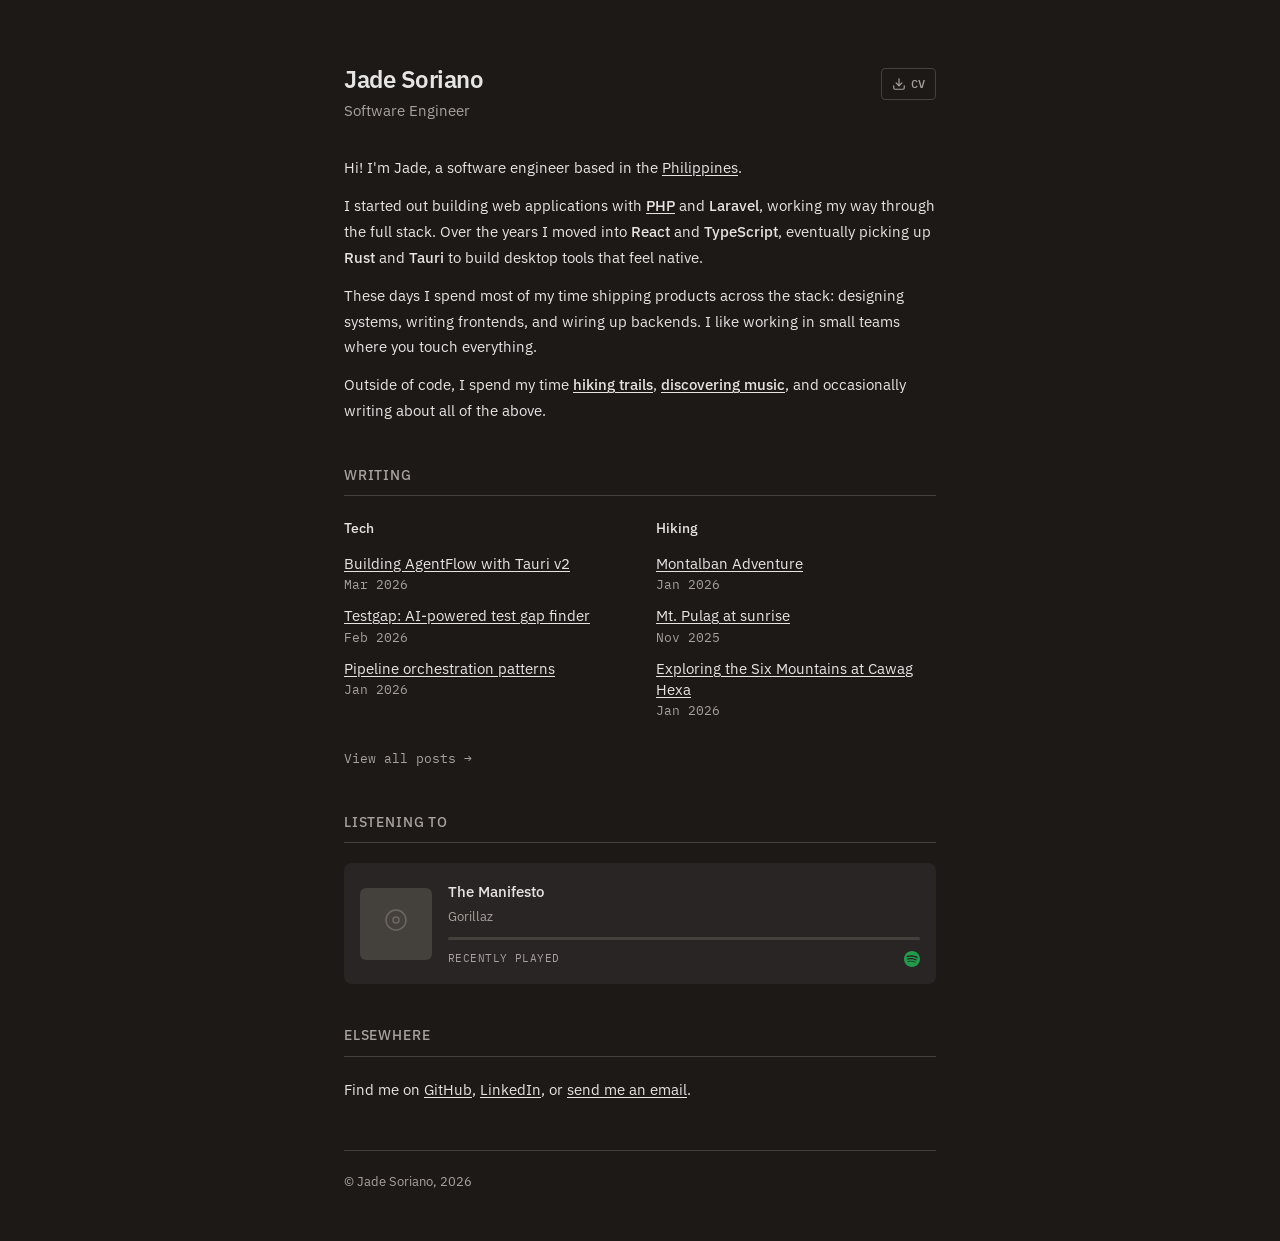
==== commit 9ec1791c: "Dark mode only, sort Cawag Hexa date, add profile photo hover on name - Remove light mode, make dark" ====
--- a/index.html
+++ b/index.html
@@ -23,7 +23,7 @@
     <header>
       <div class="header-row">
         <div>
-          <h1>Jade Soriano</h1>
+          <h1 class="name-hover">Jade Soriano<img class="name-img" src="assets/images/me.jpg" alt="Jade Soriano" /></h1>
           <p class="subtitle">Software Engineer</p>
         </div>
         <a class="cv-btn" href="assets/Jade_Soriano_Resume.pdf" download title="Download CV">
@@ -158,7 +158,7 @@
             </li>
             <li>
               <a href="writing.html#cawag-hexa">Exploring the Six Mountains at Cawag Hexa</a>
-              <time>Nov 2025</time>
+              <time>Jan 2026</time>
             </li>
           </ul>
         </div>
--- a/assets/css/styles.css
+++ b/assets/css/styles.css
@@ -31,27 +31,14 @@
 }
 
 :root {
-  --bg: #f5f5f4;
-  --text: #1c1917;
-  --text-secondary: #78716c;
-  --accent: #292524;
-  --link: #1c1917;
-  --link-hover: #78716c;
-  --divider: #d6d3d1;
-  --track-bg: #e7e5e4;
-}
-
-@media (prefers-color-scheme: dark) {
-  :root {
-    --bg: #1c1917;
-    --text: #e7e5e4;
-    --text-secondary: #a8a29e;
-    --accent: #e7e5e4;
-    --link: #e7e5e4;
-    --link-hover: #a8a29e;
-    --divider: #44403c;
-    --track-bg: #292524;
-  }
+  --bg: #1c1917;
+  --text: #e7e5e4;
+  --text-secondary: #a8a29e;
+  --accent: #e7e5e4;
+  --link: #e7e5e4;
+  --link-hover: #a8a29e;
+  --divider: #44403c;
+  --track-bg: #292524;
 }
 
 html {
@@ -85,6 +72,32 @@
   display: flex;
   justify-content: space-between;
   align-items: flex-start;
+}
+
+.name-hover {
+  position: relative;
+  cursor: default;
+}
+
+.name-img {
+  position: absolute;
+  top: 50%;
+  left: calc(100% + 12px);
+  transform: translateY(-50%) translateX(4px);
+  width: 100px;
+  height: 100px;
+  object-fit: cover;
+  border-radius: 50%;
+  box-shadow: 0 4px 20px rgba(0, 0, 0, 0.3);
+  opacity: 0;
+  pointer-events: none;
+  transition: opacity 0.3s ease, transform 0.3s ease;
+  z-index: 10;
+}
+
+.name-hover:hover .name-img {
+  opacity: 1;
+  transform: translateY(-50%) translateX(0);
 }
 
 .cv-btn {
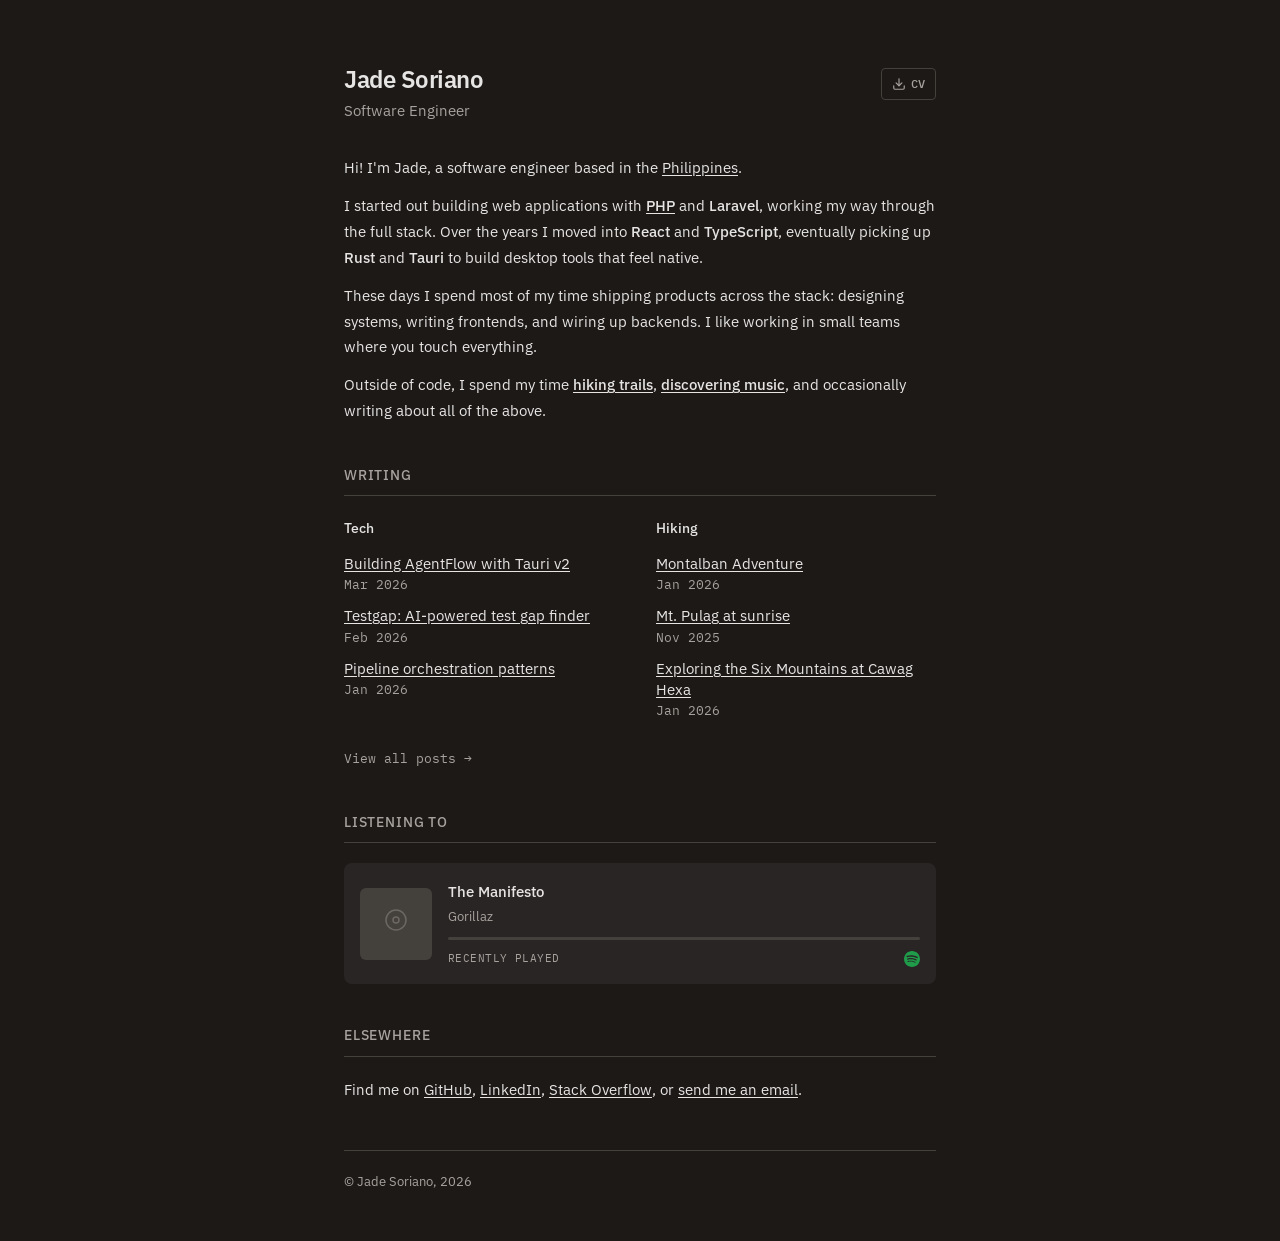
==== commit cd2c00e3: "Add Stack Overflow profile link to Elsewhere section Co-Authored-By: Claude Opus 4.6 <noreply@anthro" ====
--- a/index.html
+++ b/index.html
@@ -213,6 +213,7 @@
         Find me on
         <a href="https://github.com/jadessoriano" target="_blank" rel="noopener">GitHub</a>,
         <a href="https://www.linkedin.com/in/jadessoriano" target="_blank" rel="noopener">LinkedIn</a>,
+        <a href="https://stackoverflow.com/users/13957204/jade" target="_blank" rel="noopener">Stack Overflow</a>,
         or <a href="mailto:jadesiguasoriano@gmail.com">send me an email</a>.
       </p>
     </section>
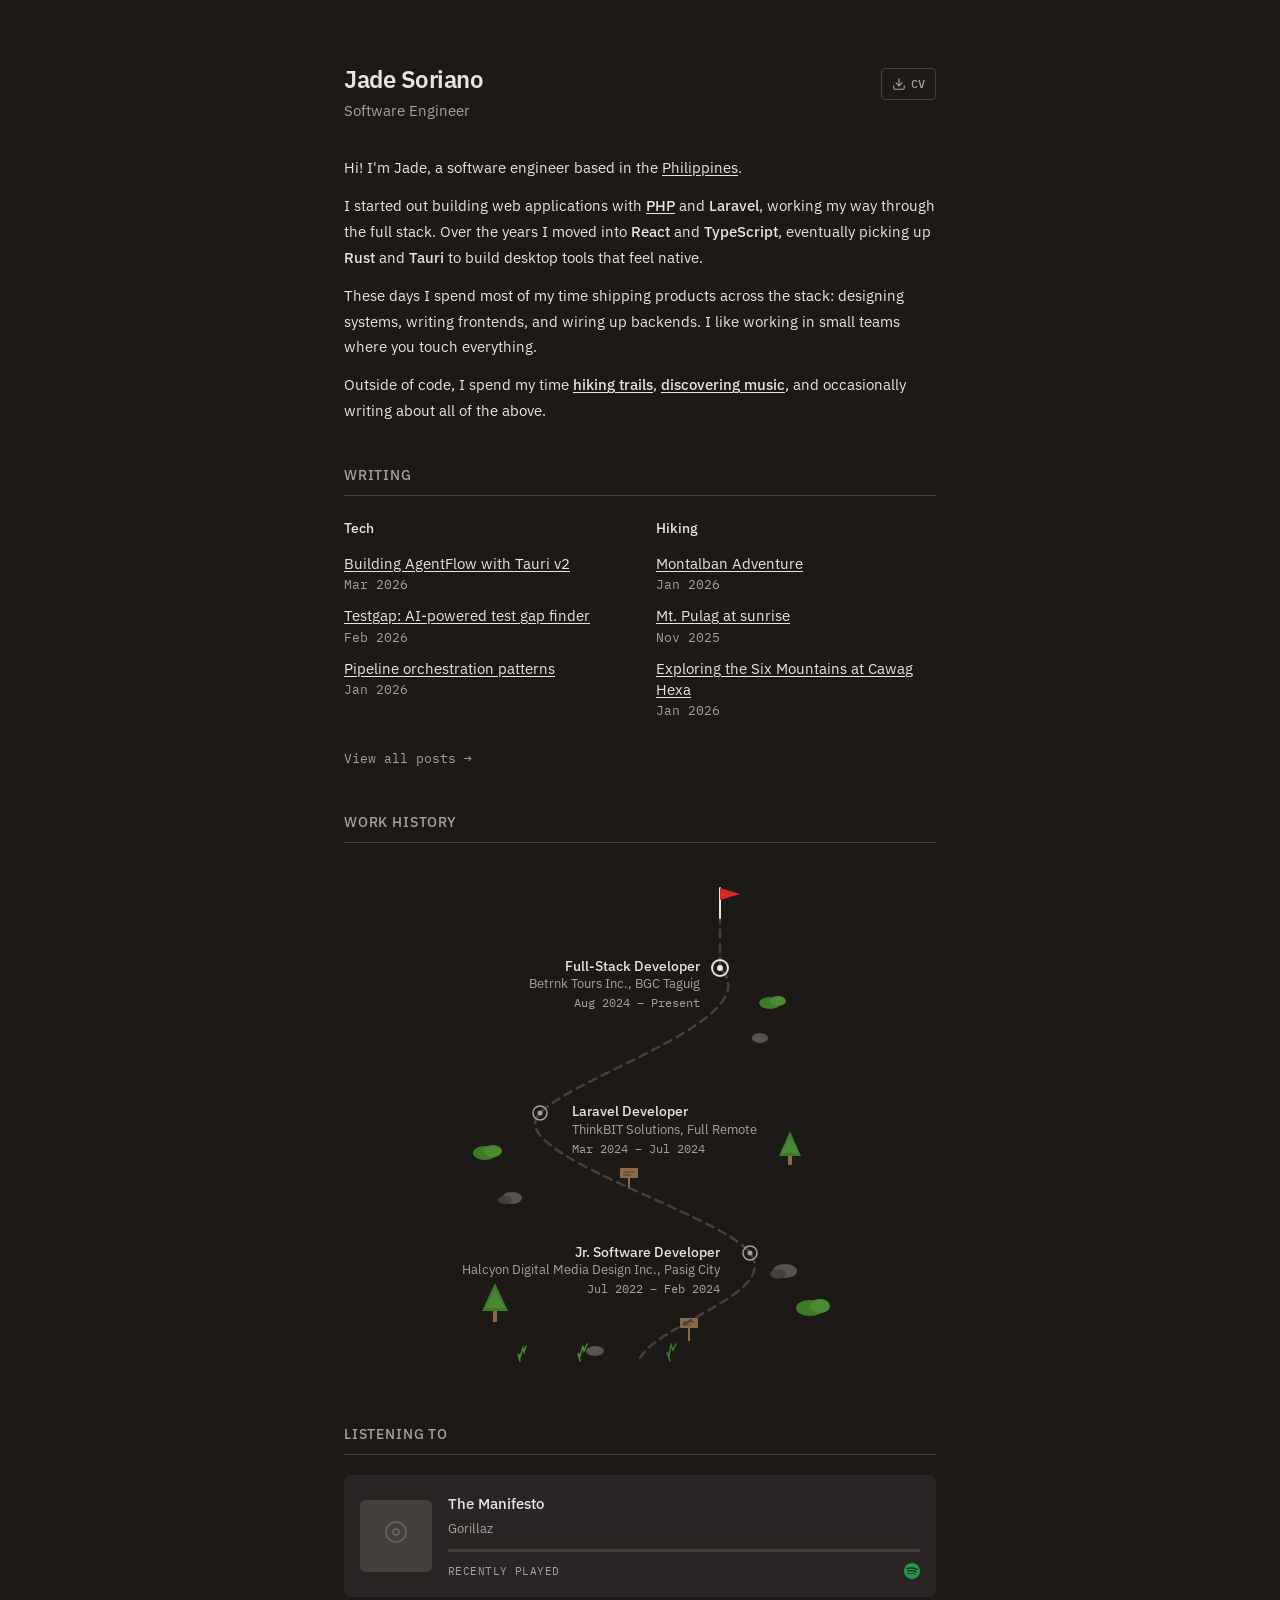
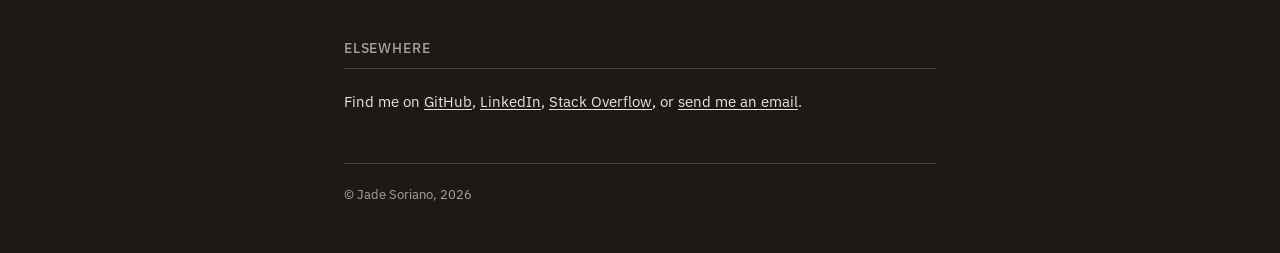
==== commit 0a8b1d28: "Add Work History hiking trail section with interactive waypoints SVG trail path with draw animation " ====
--- a/index.html
+++ b/index.html
@@ -167,6 +167,107 @@
       <a href="writing.html" class="view-all">View all posts &rarr;</a>
     </section>
 
+    <section class="work-history">
+      <h2>Work History</h2>
+      <div class="divider"></div>
+
+      <div class="trail-container">
+        <svg class="trail-svg" viewBox="0 0 400 520" aria-hidden="true">
+          <!-- grass tufts at base -->
+          <path d="M140 498 l-2-8 2 3 3-10 1 5 3-7" stroke="#4a8a35" stroke-width="1.5" fill="none" stroke-linecap="round"/>
+          <path d="M230 498 l-3-9 2 4 2-11 2 5 3-6" stroke="#3d7a2a" stroke-width="1.5" fill="none" stroke-linecap="round"/>
+          <path d="M80 498 l-2-7 2 3 3-9 1 4 2-6" stroke="#4a8a35" stroke-width="1.5" fill="none" stroke-linecap="round"/>
+
+          <!-- pine tree: bottom-left -->
+          <rect x="53" y="445" width="4" height="14" fill="#8B6B4A"/>
+          <polygon points="55,420 42,448 68,448" fill="#3d7a2a"/>
+          <polygon points="55,428 45,445 65,445" fill="#4a8a35"/>
+
+          <!-- pine tree: middle-right -->
+          <rect x="348" y="290" width="4" height="12" fill="#8B6B4A"/>
+          <polygon points="350,268 339,293 361,293" fill="#3d7a2a"/>
+          <polygon points="350,275 341,290 359,290" fill="#4a8a35"/>
+
+          <!-- boulders -->
+          <ellipse cx="345" cy="408" rx="12" ry="7" fill="#57534e"/>
+          <ellipse cx="338" cy="411" rx="8" ry="5" fill="#44403c"/>
+          <ellipse cx="155" cy="488" rx="9" ry="5" fill="#57534e"/>
+          <ellipse cx="72" cy="335" rx="10" ry="6" fill="#57534e"/>
+          <ellipse cx="65" cy="337" rx="7" ry="4" fill="#44403c"/>
+          <ellipse cx="320" cy="175" rx="8" ry="5" fill="#57534e"/>
+
+          <!-- bushes -->
+          <ellipse cx="370" cy="445" rx="14" ry="8" fill="#3d7a2a"/>
+          <ellipse cx="380" cy="443" rx="10" ry="7" fill="#4a8a35"/>
+          <ellipse cx="45" cy="290" rx="12" ry="7" fill="#3d7a2a"/>
+          <ellipse cx="53" cy="288" rx="9" ry="6" fill="#4a8a35"/>
+          <ellipse cx="330" cy="140" rx="11" ry="6" fill="#3d7a2a"/>
+          <ellipse cx="338" cy="138" rx="8" ry="5" fill="#4a8a35"/>
+
+          <!-- trail signs -->
+          <!-- sign near base -->
+          <rect x="248" y="460" width="2" height="18" fill="#8B6B4A"/>
+          <rect x="240" y="455" width="18" height="10" rx="1" fill="#8B6B4A"/>
+          <line x1="243" y1="459" x2="254" y2="459" stroke="#44403c" stroke-width="1"/>
+          <line x1="243" y1="462" x2="251" y2="462" stroke="#44403c" stroke-width="1"/>
+          <!-- sign between stop 1 & 2 -->
+          <rect x="188" y="310" width="2" height="16" fill="#8B6B4A"/>
+          <rect x="180" y="305" width="18" height="10" rx="1" fill="#8B6B4A"/>
+          <line x1="183" y1="309" x2="194" y2="309" stroke="#44403c" stroke-width="1"/>
+          <line x1="183" y1="312" x2="191" y2="312" stroke="#44403c" stroke-width="1"/>
+
+          <!-- trail path -->
+          <path class="trail-path" d="M 200 495 C 220 460, 340 430, 310 390 C 280 350, 60 290, 100 250 C 140 210, 330 155, 280 105 L 280 55"/>
+
+          <!-- waypoint: stop 1 -->
+          <g class="waypoint" data-stop="0">
+            <circle cx="310" cy="390" r="20" fill="transparent" stroke="none" class="waypoint-glow"/>
+            <circle cx="310" cy="390" r="7" fill="none" stroke="#a8a29e" stroke-width="1.5" class="waypoint-ring"/>
+            <circle cx="310" cy="390" r="2.5" fill="#a8a29e" class="waypoint-dot"/>
+          </g>
+
+          <!-- waypoint: stop 2 -->
+          <g class="waypoint" data-stop="1">
+            <circle cx="100" cy="250" r="20" fill="transparent" stroke="none" class="waypoint-glow"/>
+            <circle cx="100" cy="250" r="7" fill="none" stroke="#a8a29e" stroke-width="1.5" class="waypoint-ring"/>
+            <circle cx="100" cy="250" r="2.5" fill="#a8a29e" class="waypoint-dot"/>
+          </g>
+
+          <!-- waypoint: stop 3 (current) -->
+          <g class="waypoint" data-stop="2">
+            <circle cx="280" cy="105" r="22" fill="transparent" stroke="none" class="waypoint-glow"/>
+            <circle cx="280" cy="105" r="8" fill="none" stroke="#e7e5e4" stroke-width="2" class="waypoint-ring"/>
+            <circle cx="280" cy="105" r="3" fill="#e7e5e4" class="waypoint-dot"/>
+          </g>
+
+          <!-- summit flag -->
+          <line x1="280" y1="55" x2="280" y2="25" stroke="#e7e5e4" stroke-width="2" stroke-linecap="round"/>
+          <polygon points="280,25 300,31 280,37" fill="#dc2626"/>
+        </svg>
+
+        <div class="trail-stops">
+          <div class="trail-stop trail-stop--left" style="right:30%; top:73%">
+            <span class="trail-role">Jr. Software Developer</span>
+            <span class="trail-company">Halcyon Digital Media Design Inc., Pasig City</span>
+            <span class="trail-date">Jul 2022 – Feb 2024</span>
+            <span class="trail-desc">Built web apps with PHP and Laravel, RESTful APIs, and responsive interfaces with Vue.js.</span>
+          </div>
+          <div class="trail-stop trail-stop--right" style="left:33%; top:46%">
+            <span class="trail-role">Laravel Developer</span>
+            <span class="trail-company">ThinkBIT Solutions, Full Remote</span>
+            <span class="trail-date">Mar 2024 – Jul 2024</span>
+            <span class="trail-desc">Upgraded legacy Laravel apps, refactored codebases, and conducted security audits — fully remote.</span>
+          </div>
+          <div class="trail-stop trail-stop--left" style="right:35%; top:18%">
+            <span class="trail-role">Full-Stack Developer</span>
+            <span class="trail-company">Betrnk Tours Inc., BGC Taguig</span>
+            <span class="trail-date">Aug 2024 – Present</span>
+            <span class="trail-desc">Real-time tournament platform with Laravel, Next.js, Redis, and WebSockets — live leaderboards, multi-currency wallets, and Docker CI/CD.</span>
+          </div>
+        </div>
+      </div>
+    </section>
+
     <section id="listening" class="listening">
       <h2>Listening to</h2>
       <div class="divider"></div>
@@ -492,6 +593,89 @@
         }, 4000);
       });
     })();
+    // Trail draw animation
+    (function() {
+      var trailPath = document.querySelector('.trail-path');
+      if (!trailPath) return;
+      var len = trailPath.getTotalLength();
+      trailPath.style.strokeDashoffset = len;
+
+      var observer = new IntersectionObserver(function(entries) {
+        entries.forEach(function(entry) {
+          if (entry.isIntersecting) {
+            trailPath.style.strokeDashoffset = '0';
+            observer.disconnect();
+          }
+        });
+      }, { threshold: 0.2 });
+
+      observer.observe(document.querySelector('.work-history'));
+    })();
+
+    // Trail stop ↔ waypoint highlight (bidirectional)
+    (function() {
+      var stops = document.querySelectorAll('.trail-stop');
+      var waypoints = document.querySelectorAll('.waypoint');
+      stops.forEach(function(stop, i) {
+        stop.addEventListener('mouseenter', function() {
+          if (waypoints[i]) waypoints[i].classList.add('active');
+        });
+        stop.addEventListener('mouseleave', function() {
+          if (waypoints[i]) waypoints[i].classList.remove('active');
+        });
+      });
+      waypoints.forEach(function(wp, i) {
+        wp.addEventListener('mouseenter', function() {
+          if (stops[i]) stops[i].classList.add('hover');
+          wp.classList.add('active');
+        });
+        wp.addEventListener('mouseleave', function() {
+          if (stops[i]) stops[i].classList.remove('hover');
+          wp.classList.remove('active');
+        });
+      });
+    })();
+
+    // Gravel crunch on trail stop hover
+    (function() {
+      var stops = document.querySelectorAll('.trail-stop');
+      if (!stops.length) return;
+      var ctx = null;
+
+      function getCtx() {
+        if (!ctx) ctx = new (window.AudioContext || window.webkitAudioContext)();
+        return ctx;
+      }
+
+      function playGravel() {
+        var c = getCtx();
+        var t = c.currentTime;
+        var bufferSize = Math.floor(c.sampleRate * 0.08);
+        var buffer = c.createBuffer(1, bufferSize, c.sampleRate);
+        var data = buffer.getChannelData(0);
+        for (var i = 0; i < bufferSize; i++) {
+          data[i] = (Math.random() * 2 - 1) * 0.5;
+        }
+        var source = c.createBufferSource();
+        source.buffer = buffer;
+        var filter = c.createBiquadFilter();
+        filter.type = 'bandpass';
+        filter.frequency.value = 800 + Math.random() * 400;
+        filter.Q.value = 1.5;
+        var gain = c.createGain();
+        gain.gain.setValueAtTime(0.04, t);
+        gain.gain.exponentialRampToValueAtTime(0.001, t + 0.08);
+        source.connect(filter);
+        filter.connect(gain);
+        gain.connect(c.destination);
+        source.start(t);
+        source.stop(t + 0.08);
+      }
+
+      stops.forEach(function(stop) {
+        stop.addEventListener('mouseenter', playGravel);
+      });
+    })();
   </script>
 </body>
 </html>
--- a/assets/css/styles.css
+++ b/assets/css/styles.css
@@ -1045,6 +1045,153 @@
   color: var(--text);
 }
 
+/* Work History Trail */
+.trail-container {
+  position: relative;
+  max-width: 400px;
+  margin: 0 auto;
+}
+
+.trail-svg {
+  width: 100%;
+  height: auto;
+  display: block;
+}
+
+.trail-path {
+  fill: none;
+  stroke: #44403c;
+  stroke-width: 2.5;
+  stroke-dasharray: 8 6;
+  stroke-linecap: round;
+  transition: stroke-dashoffset 2.5s ease;
+}
+
+.trail-stops {
+  position: absolute;
+  inset: 0;
+  pointer-events: none;
+}
+
+.trail-stop {
+  position: absolute;
+  pointer-events: auto;
+  cursor: default;
+}
+
+.trail-stop:hover .trail-role,
+.trail-stop.hover .trail-role {
+  color: #e7e5e4;
+}
+
+.trail-role {
+  font-size: 0.9rem;
+  font-weight: 500;
+  color: var(--text);
+  display: block;
+  line-height: 1.3;
+  transition: color 0.15s ease;
+}
+
+.trail-company {
+  font-size: 0.8rem;
+  color: var(--text-secondary);
+  display: block;
+  line-height: 1.4;
+}
+
+.trail-date {
+  font-size: 0.75rem;
+  font-family: 'IBM Plex Mono', monospace;
+  color: var(--text-secondary);
+  display: block;
+}
+
+.trail-stop--left {
+  text-align: right;
+}
+
+.trail-stop--right {
+  text-align: left;
+}
+
+.waypoint {
+  cursor: pointer;
+}
+
+.waypoint-glow {
+  transition: stroke 0.3s ease, fill 0.3s ease, stroke-width 0.3s ease;
+}
+
+.waypoint-ring {
+  transition: stroke 0.3s ease, stroke-width 0.3s ease;
+}
+
+.waypoint-dot {
+  transition: fill 0.3s ease, r 0.3s ease;
+}
+
+.waypoint:hover .waypoint-glow,
+.waypoint.active .waypoint-glow {
+  stroke: rgba(231, 229, 228, 0.5);
+  stroke-width: 5;
+  fill: rgba(231, 229, 228, 0.15);
+}
+
+.waypoint:hover .waypoint-ring,
+.waypoint.active .waypoint-ring {
+  stroke: #e7e5e4;
+  stroke-width: 2.5;
+}
+
+.waypoint:hover .waypoint-dot,
+.waypoint.active .waypoint-dot {
+  fill: #e7e5e4;
+}
+
+.trail-stop:hover .trail-company,
+.trail-stop.hover .trail-company,
+.trail-stop:hover .trail-date,
+.trail-stop.hover .trail-date {
+  color: #d6d3d1;
+}
+
+.trail-desc {
+  display: block;
+  font-size: 0.78rem;
+  line-height: 1.5;
+  color: var(--text-secondary);
+  background: var(--track-bg);
+  border-radius: 4px;
+  padding: 0.4rem 0.5rem;
+  margin-top: 0.25rem;
+  max-height: 0;
+  opacity: 0;
+  overflow: hidden;
+  transition: max-height 0.4s ease, opacity 0.3s ease;
+}
+
+.trail-stop:hover .trail-desc,
+.trail-stop.hover .trail-desc {
+  max-height: 8rem;
+  opacity: 1;
+}
+
+@media (max-width: 500px) {
+  .trail-role {
+    font-size: 0.78rem;
+  }
+  .trail-company {
+    font-size: 0.7rem;
+  }
+  .trail-date {
+    font-size: 0.65rem;
+  }
+  .trail-desc {
+    font-size: 0.68rem;
+  }
+}
+
 /* Elsewhere */
 .elsewhere p {
   font-size: 0.95rem;
